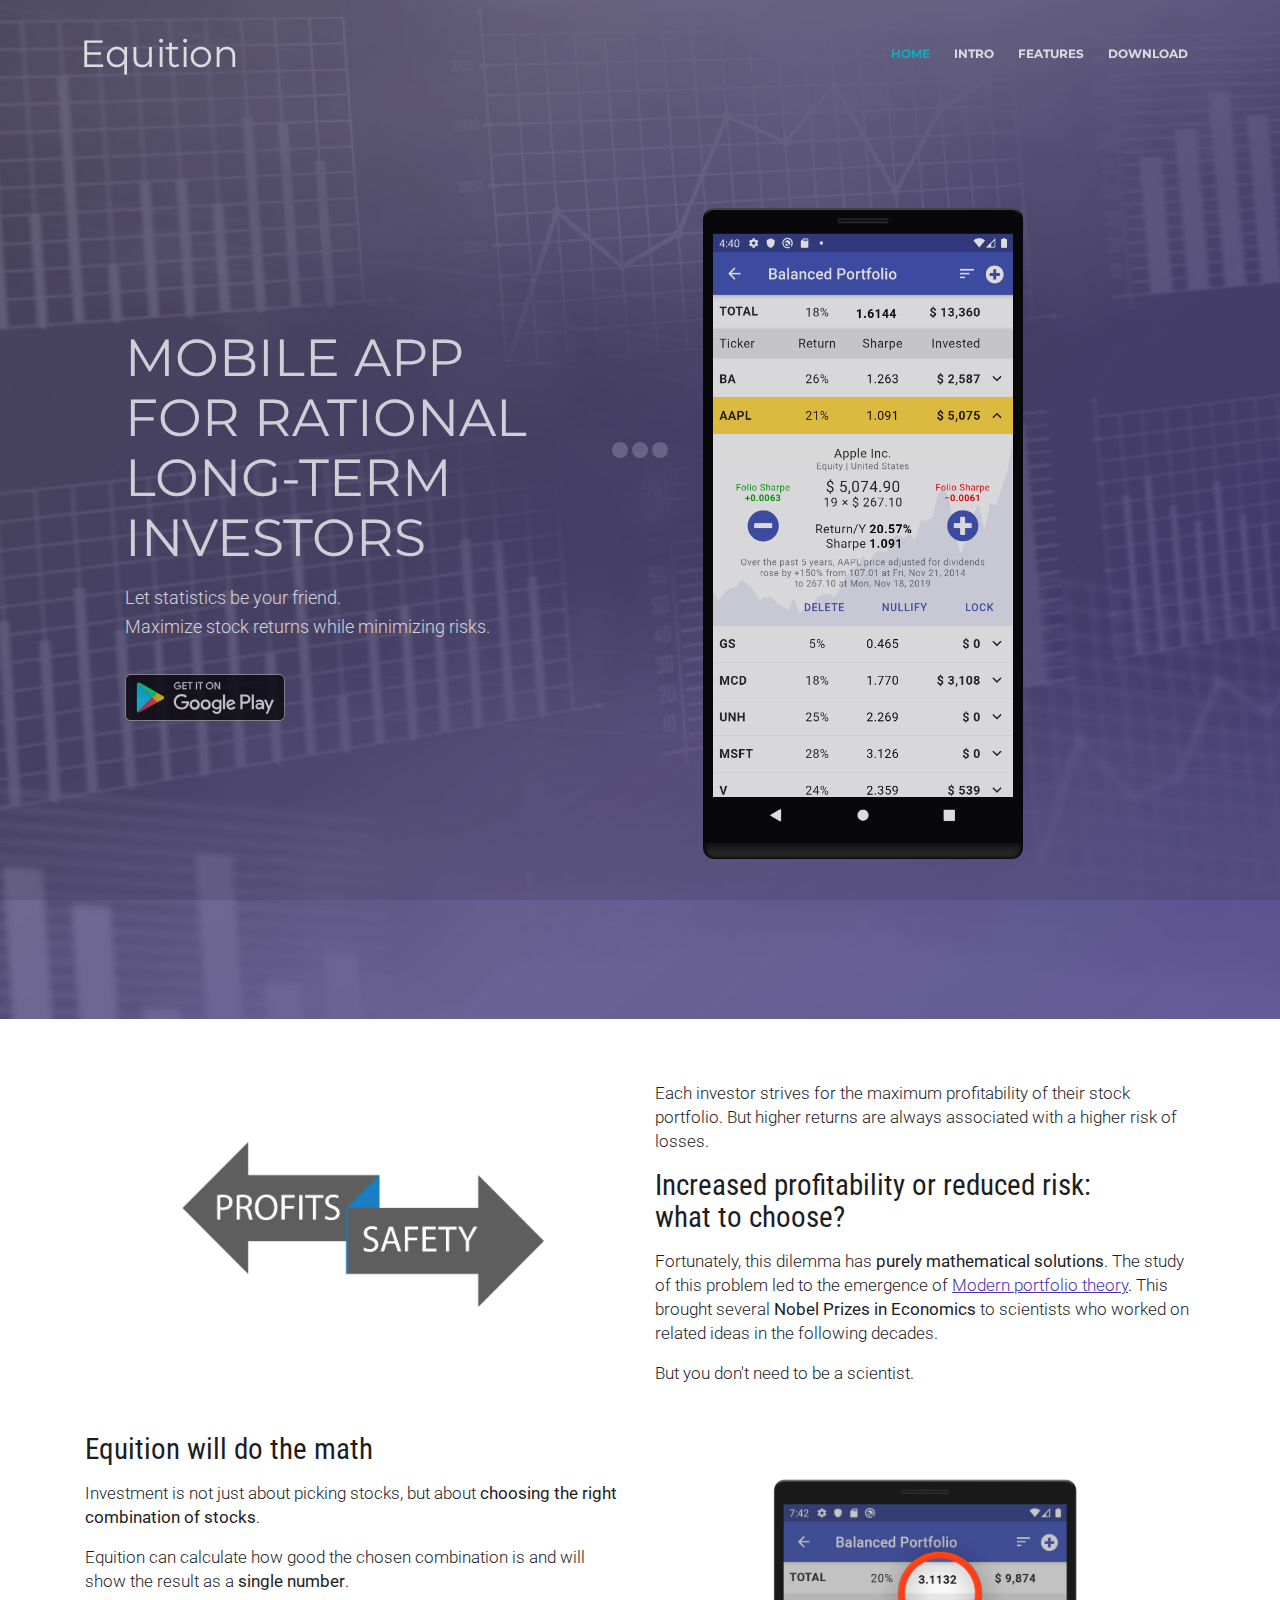
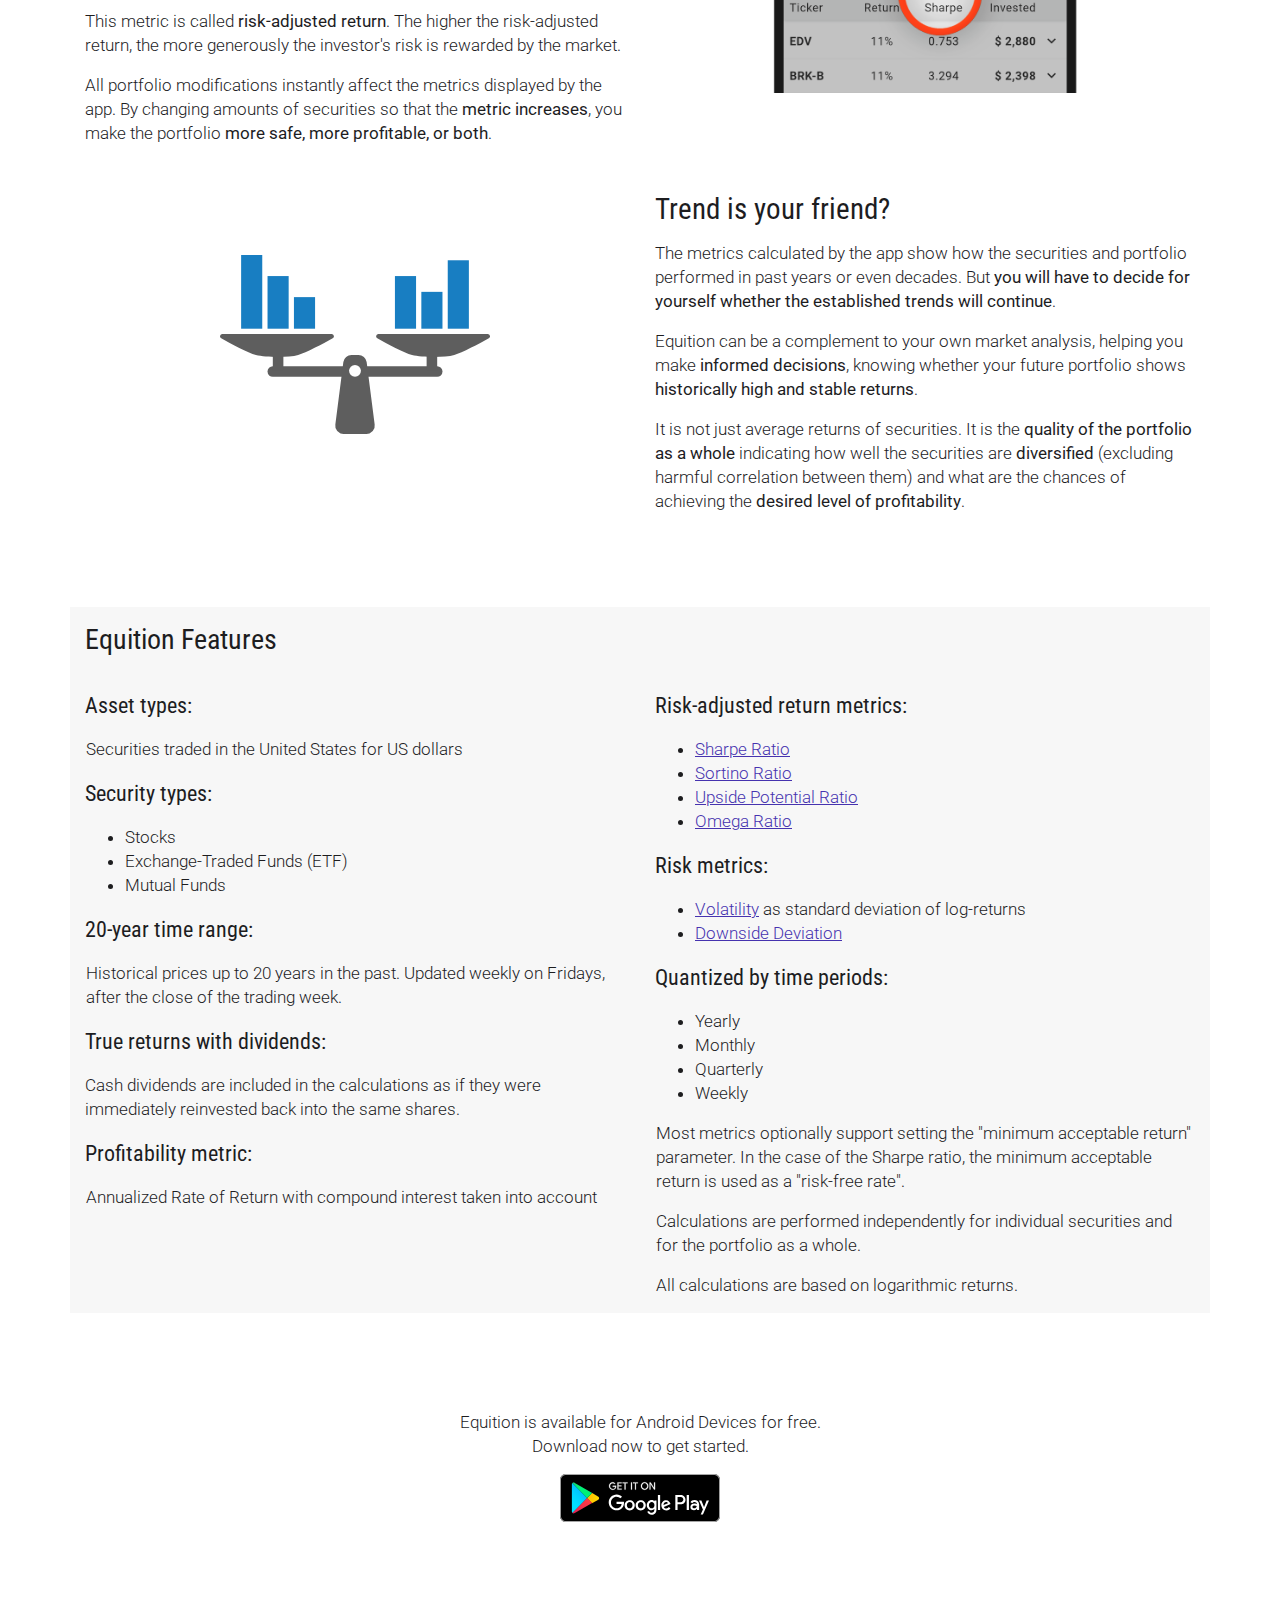
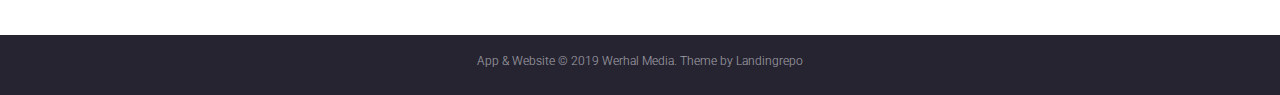
==== index.html @ 24332840 "no comments" ====
<!DOCTYPE html>
<html lang="en">

    

<head>
    <meta charset="utf-8">
    <meta name="viewport" content="width=device-width, initial-scale=1,
            shrink-to-fit=no">
    
    <meta name="description" content="Equition: mobile app for optimizing
            stock portfolios maximizing their Shape, Sortino, Omega ratios.">
    <meta name="author" content="Werhal Media">

    
    <meta property="og:site_name" content="" /> 
    <meta property="og:site" content="https://equition.werhal.com" /> 
    <meta property="og:title" content="Equition" /> 
    <meta property="og:description" content="Mobile app for optimizing stock portfolios maximizing their Shape, Sortino, Omega ratios." />
    
    <meta property="og:image" content="" /> 
    <meta property="og:url" content="" /> 
    <meta property="og:type" content="article" />



    
    <title>Equition | Sharpe, Sortino, Omega ratio maximizer</title>

    
    
    <link href="https://fonts.googleapis.com/css?family=Montserrat:400,600,700" rel="stylesheet">
    
    <link href="https://fonts.googleapis.com/css?family=Roboto+Condensed:300,400,700&display=swap" rel="stylesheet">
    
    

    <link href="https://fonts.googleapis.com/css?family=Roboto:300,400,500&display=swap" rel="stylesheet">
    <link href="css/bootstrap.css" rel="stylesheet">
    <link href="css/fontawesome-all.css" rel="stylesheet">
    <link href="css/swiper.css" rel="stylesheet">
    <link href="css/magnific-popup.css" rel="stylesheet">
    <link href="css/styles.css" rel="stylesheet">
    <link href="css/aig.css" rel="stylesheet">

                    <meta name="msvalidate.01" content="9E2BDAC385E14A870812C221A1734E61" /> 


    <link rel="icon" type="image/png" sizes="256x256" href="images/favicon-3/favicon-256.png">
    <link rel="icon" type="image/png" sizes="128x128" href="images/favicon-3/favicon-128.png">
    <link rel="icon" type="image/png" sizes="64x64" href="images/favicon-3/favicon-64.png">
    <link rel="icon" type="image/png" sizes="32x32" href="images/favicon-3/favicon-32.png">
    <link rel="icon" type="image/png" sizes="16x16" href="images/favicon-3/favicon-16.png">

    
    
    
    

    
    <style>
        /*h1,
        h2,
        h3,
        h4,
        h5,*/
        .navbar-custom .navbar-brand.logo-text {
            font-weight: normal;
        }
    </style>
    

    

    
    
    <script async src="https://www.googletagmanager.com/gtag/js?id=AW-853246121"></script>
    <script>
    window.dataLayer = window.dataLayer || [];
    function gtag(){dataLayer.push(arguments);}
    gtag('js', new Date());

    gtag('config', 'AW-853246121');
    </script>
    
    <script>
    function gtag_report_conversion(url) {
    var callback = function () {
        if (typeof(url) != 'undefined') {
        window.location = url;
        }
    };
    gtag('event', 'conversion', {
        'send_to': 'AW-853246121/Z8waCIPJ37YBEKmB7pYD',
        'event_callback': callback
    });
    return false;
    }
    </script>



    
    <script async src="https://www.googletagmanager.com/gtag/js?id=G-XYMDNZ2K2Y"></script>
    <script>
        window.dataLayer = window.dataLayer || [];
        function gtag() { dataLayer.push(arguments); }
        gtag('js', new Date());

        gtag('config', 'G-XYMDNZ2K2Y');
    </script>

    
    <script type="text/javascript" >
    (function(m,e,t,r,i,k,a){m[i]=m[i]||function(){(m[i].a=m[i].a||[]).push(arguments)};
    m[i].l=1*new Date();k=e.createElement(t),a=e.getElementsByTagName(t)[0],k.async=1,k.src=r,a.parentNode.insertBefore(k,a)})
    (window, document, "script", "https://mc.yandex.ru/metrika/tag.js", "ym");

    ym(56597374, "init", {
            clickmap:true,
            trackLinks:true,
            accurateTrackBounce:true
    });
    </script>
    <noscript><div><img src="https://mc.yandex.ru/watch/56597374" style="position:absolute; left:-9999px;" alt="" /></div></noscript>
    

</head>

<body data-spy="scroll" data-target=".fixed-top">

    
    <div class="spinner-wrapper">
        <div class="spinner">
            <div class="bounce1"></div>
            <div class="bounce2"></div>
            <div class="bounce3"></div>
        </div>
    </div>
    


    
    <nav class="navbar navbar-expand-md navbar-dark navbar-custom
            fixed-top">
        
        
        <a class="navbar-brand logo-text page-scroll" href="index.html">
            
            
            
            Equition</a>



        
        
        <button class="navbar-toggler" type="button" data-toggle="collapse" data-target="#navbarsExampleDefault"
            aria-controls="navbarsExampleDefault" aria-expanded="false" aria-label="Toggle navigation">
            <span class="navbar-toggler-awesome fas fa-bars"></span>
            <span class="navbar-toggler-awesome fas fa-times"></span>
        </button>
        

        <div class="collapse navbar-collapse" id="navbarsExampleDefault">
            <ul class="navbar-nav ml-auto">
                <li class="nav-item">
                    <a class="nav-link page-scroll" href="#header">HOME
                        <span class="sr-only">(current)</span></a>
                </li>

                <li class="nav-item">
                    <a class="nav-link page-scroll" href="#introAnchor">INTRO</a>
                </li>


                <li class="nav-item">
                    <a class="nav-link page-scroll" href="#featuresAnchor">FEATURES</a>
                </li>



                <li class="nav-item">
                    <a class="nav-link page-scroll" href="#download">DOWNLOAD</a>
                </li>

                
                
                
                
            </ul>
            
        </div>
    </nav> 
    


    
    <header id="header" class="header">
        <div class="header-content">
            <div class="container">
                <div class="row">
                    <div class="col-lg-6">
                        <div class="text-container">
                            
                            <h1>MOBILE APP<br>FOR RATIONAL<br><nobr>LONG-TERM</nobr> INVESTORS</h1>
                                
                               

                            
                            
                            <p class="p-large">
                                <span style="white-space: pre-line;">Let statistics be your friend.
                                    Maximize stock returns <nobr>while minimizing risks.</nobr></span> 
                            </p>
                            


                            <div class="badges">

                                 

                                <a class="badge-link"
                                    onclick="gtag_report_conversion('https://play.google.com/store/apps/details?id=com.werhal.equition');"
                                    href="https://play.google.com/store/apps/details?id=com.werhal.equition"
                                 ><img src="images/google-play-badge.svg" alt=""></a>




                                
                            </div>

                            
                        </div>
                    </div> 
                    <div class="col-lg-6">
                        <div class="image-container">


                            <img class="img-fluid" src="images/screenshot_main/screenshot-foliometer-2-tinypng.png"
                                alt="Equition Portfolio Screen" style="max-width: 20rem;" />
                            
                        </div> 
                    </div> 
                </div> 
            </div> 
        </div> 
    </header> 
    




    
    <div id="intro">

        <a id="introAnchor" class="misplacedAnchor">&nbsp;</a>

        <div class="aigbasic doubleIntroPadding">
            <div class="container doubleIntroPadding">
                <div class="row">

                <style>

                    .profitsSafetyIcon
                    {
                        max-width: 60%;
                        opacity:0.9;
                    }
                    /* sm */
                    /*@media (max-width: 767px) { .profitsSafetyIcon { max-width: 80%; }}*/

                    /* md */
                    @media (min-width: 992px) and (max-width: 1999px) { .profitsSafetyIcon { max-width: 70%; }}

                    /* sm */
                    @media (min-width: 768px) and (max-width: 991px) { .scaleprofitsSafetyIconsIcon { max-width: 75%; }}

                    /* xs */
                    @media (max-width: 767px) { .profitsSafetyIcon { max-width: 80%; }}




                </style>


                    <div class="col-lg-6 text-center align-self-center">
                        
                        <img src="images/profits_safety_ai/profits_safety.png" class="img-fluid profitsSafetyIcon" alt="Profits vs Safety">
                    </div>

                    <div class="col-lg-6">
                        
                        <p>Each investor strives for the maximum
                            profitability of their stock portfolio.
                            But higher returns are always associated
                            with a higher risk of losses.</p>

                        <h4>Increased profitability or <nobr>reduced risk:</nobr>
                            <nobr>what to choose?</nobr></h4>

                        
                        <p>Fortunately, this dilemma has <em>purely
                                mathematical solutions</em>.

                            The study of this problem led to the
                            emergence of <a href="https://en.wikipedia.org/wiki/Modern_portfolio_theory"
                                target="_blank">Modern portfolio theory</a>.
                            This brought several <em>Nobel Prizes in
                                Economics</em> to scientists who worked on related ideas in the
                            following decades.



                            
                        </p>
                       <p>But you don't need to be a scientist.</p>
                    </div>
                </div>
            </div>
        </div>

        <div class="aigbasic">
            <div class="container">
                <div class="row">

                    <div class="col-lg-6 text-center d-lg-none align-self-center">
                        
                        <img class="img-fluid 
                                        sharpeScreenshot" src="images/screenshot_sharpe/screenshot-foliometer-6.png"
                            alt="Folimeter shows portfolio's Shape
                                        Ratio" style="width: 90%; max-width: 400px;">
                    </div>



                    <div class="col-lg-6">
                        <h4>Equition will do the math</h4>
                        <p>Investment is not just about picking stocks,
                            but about <em>choosing the right combination of
                                stocks</em>.</p>
                        <p>Equition can calculate how good the chosen combination is and will show the result as a <em>single number</em>.</p>
                            

                        <p>This metric is called <em>risk-adjusted return</em>.
                            The higher the risk-adjusted return, the
                            more generously the investor's risk
                            is rewarded by the market.</p>

                        <p>All portfolio modifications instantly affect
                            the metrics displayed by the app. By changing amounts of securities so that
                            the <em>metric increases</em>, you make the
                            portfolio <em>more safe, more profitable, or
                                both</em>.</p>



                    </div>

                    <style>
                        img.sharpeScreenshot {
                            width: 60%;
                            height: 14rem;
                            object-fit: cover;
                            object-position: 0 0;
                            opacity: 0.9;
                        }
                    </style>
                    <div class="col-lg-6 text-center d-none d-lg-block align-self-center">
                        
                        <img class="img-fluid sharpeScreenshot"
                            src="images/screenshot_sharpe/screenshot-foliometer-6.png" alt="Folimeter shows portfolio's Shape
                                        Ratio" style="width: 60%;">
                    </div>


                </div>
            </div>
        </div>











    <div class="aigbasic" style="padding-top:1rem;">
        <div class="container">
            <div class="row">

                <style>

                    .scalesIcon
                    {
                        max-width: 40%;
                        opacity:0.9;
                    }

                    /* md */
                    @media (min-width: 992px) and (max-width: 1999px) { .scalesIcon { max-width: 50%; }}

                    /* sm */
                    @media (min-width: 768px) and (max-width: 991px) { .scalesIcon { max-width: 45%; }}

                    /* xs */
                    @media (max-width: 767px) { .scalesIcon { max-width: 60%; }}


                </style>

                <div class="col-lg-6 text-center align-self-center">
                    <img class="img-fluid scalesIcon" src="images/scales_icon/scales-4.svg" alt="Balance">
                </div>



                <div class="col-lg-6">
                    

                    <h4>Trend is your friend?</h4>
                    

                    <p>The metrics calculated by the app show how the securities
                        and portfolio performed in past years or even decades.
                        But <em>you will have to decide for yourself whether the
                            established trends will continue</em>.</p>

                    

                    <p>
                        
                        
                        
                        
                        Equition can be a complement to
                        your own market analysis,
                        
                        helping you make <em>informed decisions</em>,
                        knowing whether your future portfolio shows <em>historically high and stable returns</em>.
                        
                         
                    </p>

                    <p>
                        It is not just average returns of securities. It is the <em>quality of the portfolio as a whole</em> 
                        indicating how well the securities are <em>diversified</em> (excluding harmful correlation between them) and what are the chances of achieving the <em>desired level of profitability</em>.
                    </p>


                                

                </div> 



            </div>
        </div>



    </div>








    <div id="features" class="aigbasic">
        


        <a id="featuresAnchor" class="misplacedAnchor">&nbsp;</a>

        <div class="container">

            <h3>Equition Features</h3>
            <br />

            <div class="row">

                <div class="col">
                    <h5>Asset types:</h5>

                    <p class="li">Securities traded in the United States for
                        US dollars</p>

                    <h5>Security types:</h5>
                    <ul>
                        <li>Stocks
                        <li>Exchange-Traded Funds (ETF)
                        <li>Mutual Funds
                    </ul>

                    <h5>20-year time range:</h5>

                    <p class="li">Historical prices up to 20 years in the past. Updated weekly on Fridays, after
                        the close of the trading week.</p>

                    <h5>True returns with dividends:</h5>

<p class="li"></p>
Cash dividends are included in the calculations as if they were immediately reinvested back into the same shares.
                    
</p>
                    <h5>Profitability metric:</h5>

                    <p class="li">Annualized Rate of Return with
                        compound interest taken into account</p>
                </div>


                <div class="col">




                    <h5>Risk-adjusted return metrics:</h5>
                    <ul>
                        <li><a target="_blank" href="https://en.wikipedia.org/wiki/Sharpe_ratio">Sharpe
                                Ratio</a>
                        <li><a target="_blank" href="https://en.wikipedia.org/wiki/Sortino_ratio">Sortino
                                Ratio</a>
                        <li><a target="_blank" href="https://en.wikipedia.org/wiki/Upside_potential_ratio">Upside
                                Potential Ratio</a>
                        <li><a target="_blank" href="https://en.wikipedia.org/wiki/Omega_ratio">Omega
                                Ratio</a>
                    </ul>

                    <h5>Risk metrics:</h5>
                    <ul>
                        <li><a target="_blank" href="https://en.wikipedia.org/wiki/Volatility_(finance)">Volatility</a>
                            as standard deviation of log-returns
                        <li><a target="_blank"
                                href="https://www.investopedia.com/terms/d/downside-deviation.asp">Downside
                                Deviation</a>
                    </ul>

                    <h5>Quantized by
                        time periods:</h5>
                    <ul>
                        <li>Yearly
                        <li>Monthly
                        <li>Quarterly
                        <li>Weekly
                    </ul>
                    <p>Most
                        metrics
                        optionally
                        support
                        setting
                        the
                        "minimum
                        acceptable
                        return"
                        parameter.
                        In
                        the
                        case
                        of
                        the
                        Sharpe
                        ratio,
                        the
                        minimum
                        acceptable
                        return
                        is
                        used
                        as
                        a
                        "risk-free
                        rate".</p>
                    <p>Calculations
                        are
                        performed
                        independently
                        for
                        individual
                        securities
                        and
                        for
                        the
                        portfolio
                        as
                        a
                        whole.</p>
                    <p>All
                        calculations
                        are
                        based
                        on
                        logarithmic
                        returns.</p>
                </div>
            </div> 
        </div> 
    </div> 
    
    <div id="download" class="aigbasic">
        
        <div class="container">
            
            <p>Equition is available for <nobr>Android Devices</nobr>
                <nobr>for 
                free.</nobr><br />Download
                now
                to
                get
                started.</p>
            <div class="badges">

                                 

                                <a class="badge-link"
                                    onclick="gtag_report_conversion('https://play.google.com/store/apps/details?id=com.werhal.equition');"
                                    href="https://play.google.com/store/apps/details?id=com.werhal.equition"
                                 ><img src="images/google-play-badge.svg" alt=""></a>


                
                        
                
            </div>
        </div>
    </div>



    
    <div class="copyright">
        <div class="container">
            <div class="row">
                <div class="col-lg-12">
                    <p class="p-small">
                        <nobr>App &amp; Website © 2019 Werhal Media.</nobr>
                        <nobr>Theme by <a target="_blank" href="https://landingrepo.com" style="text-decoration: none;">Landingrepo</a></nobr>
                        </p>
                </div>
                
            </div>
            
        </div> 
    </div> 
    
    
    <script src="js/jquery.min.js"></script>
    
    <script src="js/popper.min.js"></script>
    
    <script src="js/bootstrap.min.js"></script>
    
    <script src="js/jquery.easing.min.js"></script>
    
    <script src="js/swiper.min.js"></script>
    
    <script src="js/jquery.magnific-popup.js"></script>
    
    <script src="js/morphext.min.js"></script>
    
    <script src="js/validator.min.js"></script>
    
    <script src="js/scripts.js"></script>
    
</body>

</html>
---- css/styles.css ----
/* Template: Leno - Mobile App HTML Landing Page Template
   Author: Inovatik
   Created: Mar 2019
   Description: Master CSS file
*/

/*****************************************
Table Of Contents:

01. General Styles
02. Preloader
03. Navigation
04. Header
05. Features
06. Video
07. Details 1
08. Details 2
09. Details Lightboxes
10. Screenshots
11. Download
12. Statistics
13. Contact
14. Footer
15. Copyright
16. Back To Top Button
17. Extra Pages
18. Media Queries
******************************************/

/*****************************************
Colors:

- Text, navbar links - white #f1f1f8
- Buttons, bullets, icons - turquoise #00c9db
- Navbar - navy #3F51B5
- Backgrounds - dark denim #262431
- Backgrounds - denim #2f2c3d
******************************************/


/******************************/
/*     01. General Styles     */
/******************************/
body,
html {
    width: 100%;
	height: 100%;
}

body, p {
	color: #f1f1f8; 
	/*font: 400 0.875rem/1.375rem "Open Sans", sans-serif;*/
	font: 300 1.05rem/1.5rem "Open Sans", "Roboto", sans-serif;
	/*font: 400 1rem/1.2rem "Roboto", sans-serif;*/
}

.p-large {
	color: #f1f1f8;
	font: 300 1.1rem/1.8rem "Open Sans", "Roboto", sans-serif;
}

.p-small {
	color: #f1f1f8;
	font: 300 0.75rem/1.25rem "Open Sans", "Roboto", sans-serif;
}

.p-heading {
	margin-bottom: 3.75rem;
	text-align: center;
}

.li-space-lg li {
	margin-bottom: 0.375rem;
}

.indent {
	padding-left: 1.25rem;
}

h1 {
	color: #f1f1f8;
	font: 400 2.5rem/2.875rem "Montserrat", sans-serif;
	/*font: 700 2.5rem/2.875rem "Montserrat", sans-serif;*/
}

h2 {
	color: #f1f1f8;
	font: 700 2.25rem/2.75rem "Montserrat", sans-serif;
}

h3 {
	color: #f1f1f8;
	font: 400 1.75rem/2.125rem "Roboto Condensed", sans-serif;
	/*font: 700 1.75rem/2.125rem "Montserrat", sans-serif;*/
}

h4 {
	color: #f1f1f8;
	font: 700 1.375rem/1.75rem "Montserrat", sans-serif;
}

h5 {
	color: #f1f1f8;
	font: 700 1.125rem/1.625rem "Montserrat", sans-serif;
}

h6 {
	color: #f1f1f8;
	font: 700 1rem/1.5rem "Montserrat", sans-serif;
}

a {
	color: #f1f1f8;
	text-decoration: underline;
}

a:hover {
	color: #f1f1f8;
	text-decoration: underline;
}

a.turquoise {
	color: #00c9db;
}

a.white {
	color: #fff;
}

.testimonial-text {
	font: italic 400 1rem/1.5rem "Open Sans", sans-serif;
}

.testimonial-author {
	font: 700 1rem/1.5rem "Montserrat", sans-serif;
}

.btn-solid-reg {
	display: inline-block;
	padding: 1.1875rem 2.125rem 1.1875rem 2.125rem;
	border: 0.125rem solid #00c9db;
	border-radius: 2rem;
	background-color: #00c9db;
	color: #fff;
	font: 700 0.75rem/0 "Montserrat", sans-serif;
	text-decoration: none;
	transition: all 0.2s ease;
}

.btn-solid-reg:hover {
	background-color: transparent;
	color: #00c9db;
	text-decoration: none;
}

.btn-solid-lg {
	display: inline-block;
	padding: 1.375rem 2.625rem 1.375rem 2.625rem;
	border: 0.125rem solid #00c9db;
	border-radius: 2rem;
	background-color: #00c9db;
	color: #fff;
	font: 700 0.75rem/0 "Montserrat", sans-serif;
	text-decoration: none;
	transition: all 0.2s ease;
}

.btn-solid-lg:hover {
	background-color: transparent;
	color: #00c9db;
	text-decoration: none;
}

.btn-solid-lg .fab {
	margin-right: 0.5rem;
	font-size: 1.25rem;
	line-height: 0;
	vertical-align: top;
}

.btn-solid-lg .fab.fa-google-play {
	font-size: 1rem;
}

.btn-outline-reg {
	display: inline-block;
	padding: 1.1875rem 2.125rem 1.1875rem 2.125rem;
	border: 0.125rem solid #00c9db;
	border-radius: 2rem;
	background-color: transparent;
	color: #00c9db;
	font: 700 0.75rem/0 "Montserrat", sans-serif;
	text-decoration: none;
	transition: all 0.2s ease;
}

.btn-outline-reg:hover {
	background-color: #00c9db;
	color: #fff;
	text-decoration: none;
}

.btn-outline-lg {
	display: inline-block;
	padding: 1.375rem 2.625rem 1.375rem 2.625rem;
	border: 0.125rem solid #00c9db;
	border-radius: 2rem;
	background-color: transparent;
	color: #00c9db;
	font: 700 0.75rem/0 "Montserrat", sans-serif;
	text-decoration: none;
	transition: all 0.2s ease;
}

.btn-outline-lg:hover {
	background-color: #00c9db;
	color: #fff;
	text-decoration: none;
}

.btn-outline-sm {
	display: inline-block;
	padding: 1rem 1.625rem 0.875rem 1.625rem;
	border: 0.125rem solid #00c9db;
	border-radius: 2rem;
	background-color: transparent;
	color: #00c9db;
	font: 700 0.625rem/0 "Montserrat", sans-serif;
	text-decoration: none;
	transition: all 0.2s ease;
}

.btn-outline-sm:hover {
	background-color: #00c9db;
	color: #fff;
	text-decoration: none;
}

.form-group {
	position: relative;
	margin-bottom: 1.25rem;
}

.form-group.has-error.has-danger {
	margin-bottom: 0.625rem;
}

.form-group.has-error.has-danger .help-block.with-errors ul {
	margin-top: 0.375rem;
}

.label-control {
	position: absolute;
	top: 0.87rem;
	left: 1.375rem;
	color: #f1f1f8;
	opacity: 1;
	font: 400 0.875rem/1.375rem "Open Sans", sans-serif;
	cursor: text;
	transition: all 0.2s ease;
}

/* IE10+ hack to solve lower label text position compared to the rest of the browsers */
@media screen and (-ms-high-contrast: active), screen and (-ms-high-contrast: none) {  
	.label-control {
		top: 0.9375rem;
	}
}

.form-control-input:focus + .label-control,
.form-control-input.notEmpty + .label-control,
.form-control-textarea:focus + .label-control,
.form-control-textarea.notEmpty + .label-control {
	top: 0.125rem;
	opacity: 1;
	font-size: 0.75rem;
	font-weight: 700;
}

.form-control-input,
.form-control-select {
	display: block; /* needed for proper display of the label in Firefox, IE, Edge */
	width: 100%;
	padding-top: 1.0625rem;
	padding-bottom: 0.0625rem;
	padding-left: 1.3125rem;
	border: 1px solid #9791ae;
	border-radius: 0.25rem;
	background-color: #413d52;
	color: #f1f1f8;
	font: 400 0.875rem/1.875rem "Open Sans", sans-serif;
	transition: all 0.2s ease;
	-webkit-appearance: none; /* removes inner shadow on form inputs on ios safari */
}

.form-control-select {
	padding-top: 0.5rem;
	padding-bottom: 0.5rem;
	height: 3rem;
}

/* IE10+ hack to solve lower label text position compared to the rest of the browsers */
@media screen and (-ms-high-contrast: active), screen and (-ms-high-contrast: none) {  
	.form-control-input {
		padding-top: 1.25rem;
		padding-bottom: 0.75rem;
		line-height: 1.75rem;
	}

	.form-control-select {
		padding-top: 0.875rem;
		padding-bottom: 0.75rem;
		height: 3.125rem;
		line-height: 2.125rem;
	}
}

select {
    /* you should keep these first rules in place to maintain cross-browser behavior */
    -webkit-appearance: none;
	-moz-appearance: none;
	-ms-appearance: none;
    -o-appearance: none;
    appearance: none;
    background-image: url('../images/down-arrow.png');
    background-position: 96% 50%;
    background-repeat: no-repeat;
    outline: none;
}

select::-ms-expand {
    display: none; /* removes the ugly default down arrow on select form field in IE11 */
}

.form-control-textarea {
	display: block; /* used to eliminate a bottom gap difference between Chrome and IE/FF */
	width: 100%;
	height: 8rem; /* used instead of html rows to normalize height between Chrome and IE/FF */
	padding-top: 1.25rem;
	padding-left: 1.3125rem;
	border: 1px solid #9791ae;
	border-radius: 0.25rem;
	background-color: #413d52;
	color: #f1f1f8;
	font: 400 0.875rem/1.75rem "Open Sans", sans-serif;
	transition: all 0.2s ease;
}

.form-control-input:focus,
.form-control-select:focus,
.form-control-textarea:focus {
	border: 1px solid #f1f1f8;
	outline: none; /* Removes blue border on focus */
}

.form-control-input:hover,
.form-control-select:hover,
.form-control-textarea:hover {
	border: 1px solid #f1f1f8;
}

.checkbox {
	font: 400 0.75rem/1.25rem "Open Sans", sans-serif;
}

input[type='checkbox'] {
	vertical-align: -15%;
	margin-right: 0.375rem;
}

/* IE10+ hack to raise checkbox field position compared to the rest of the browsers */
@media screen and (-ms-high-contrast: active), screen and (-ms-high-contrast: none) {  
	input[type='checkbox'] {
		vertical-align: -9%;
	}
}

.form-control-submit-button {
	display: inline-block;
	width: 100%;
	height: 3.125rem;
	border: 1px solid #00c9db;
	border-radius: 1.5rem;
	background-color: #00c9db;
	color: #fff;
	font: 700 0.75rem/1.75rem "Montserrat", sans-serif;
	cursor: pointer;
	transition: all 0.2s ease;
}

.form-control-submit-button:hover {
	background-color: transparent;
	color: #00c9db;
}

/* Form Success And Error Message Formatting */
#cmsgSubmit.h3.text-center.tada.animated,
#pmsgSubmit.h3.text-center.tada.animated,
#cmsgSubmit.h3.text-center,
#pmsgSubmit.h3.text-center {
	display: block;
	margin-bottom: 0;
	color: #f1f1f8;
	font: 400 1.125rem/1rem "Open Sans", sans-serif;
}

.help-block.with-errors .list-unstyled {
	color: #f1f1f8;
	font-size: 0.75rem;
	line-height: 1.125rem;
	text-align: left;
}

.help-block.with-errors ul {
	margin-bottom: 0;
}
/* end of form success and error message formatting */

/* Form Success And Error Message Animation - Animate.css */
@-webkit-keyframes tada {
	from {
		-webkit-transform: scale3d(1, 1, 1);
		-ms-transform: scale3d(1, 1, 1);
		transform: scale3d(1, 1, 1);
	}
	10%, 20% {
		-webkit-transform: scale3d(.9, .9, .9) rotate3d(0, 0, 1, -3deg);
		-ms-transform: scale3d(.9, .9, .9) rotate3d(0, 0, 1, -3deg);
		transform: scale3d(.9, .9, .9) rotate3d(0, 0, 1, -3deg);
	}
	30%, 50%, 70%, 90% {
		-webkit-transform: scale3d(1.1, 1.1, 1.1) rotate3d(0, 0, 1, 3deg);
		-ms-transform: scale3d(1.1, 1.1, 1.1) rotate3d(0, 0, 1, 3deg);
		transform: scale3d(1.1, 1.1, 1.1) rotate3d(0, 0, 1, 3deg);
	}
	40%, 60%, 80% {
		-webkit-transform: scale3d(1.1, 1.1, 1.1) rotate3d(0, 0, 1, -3deg);
		-ms-transform: scale3d(1.1, 1.1, 1.1) rotate3d(0, 0, 1, -3deg);
		transform: scale3d(1.1, 1.1, 1.1) rotate3d(0, 0, 1, -3deg);
	}
	to {
		-webkit-transform: scale3d(1, 1, 1);
		-ms-transform: scale3d(1, 1, 1);
		transform: scale3d(1, 1, 1);
	}
}

@keyframes tada {
	from {
		-webkit-transform: scale3d(1, 1, 1);
		-ms-transform: scale3d(1, 1, 1);
		transform: scale3d(1, 1, 1);
	}
	10%, 20% {
		-webkit-transform: scale3d(.9, .9, .9) rotate3d(0, 0, 1, -3deg);
		-ms-transform: scale3d(.9, .9, .9) rotate3d(0, 0, 1, -3deg);
		transform: scale3d(.9, .9, .9) rotate3d(0, 0, 1, -3deg);
	}
	30%, 50%, 70%, 90% {
		-webkit-transform: scale3d(1.1, 1.1, 1.1) rotate3d(0, 0, 1, 3deg);
		-ms-transform: scale3d(1.1, 1.1, 1.1) rotate3d(0, 0, 1, 3deg);
		transform: scale3d(1.1, 1.1, 1.1) rotate3d(0, 0, 1, 3deg);
	}
	40%, 60%, 80% {
		-webkit-transform: scale3d(1.1, 1.1, 1.1) rotate3d(0, 0, 1, -3deg);
		-ms-transform: scale3d(1.1, 1.1, 1.1) rotate3d(0, 0, 1, -3deg);
		transform: scale3d(1.1, 1.1, 1.1) rotate3d(0, 0, 1, -3deg);
	}
	to {
		-webkit-transform: scale3d(1, 1, 1);
		-ms-transform: scale3d(1, 1, 1);
		transform: scale3d(1, 1, 1);
	}
}

.tada {
	-webkit-animation-name: tada;
	animation-name: tada;
}

.animated {
	-webkit-animation-duration: 1s;
	animation-duration: 1s;
	-webkit-animation-fill-mode: both;
	animation-fill-mode: both;
}
/* end of form success and error message animation - Animate.css */

/* Fade-move Animation For Lightbox - Magnific Popup */
/* at start */
.my-mfp-slide-bottom .zoom-anim-dialog {
	opacity: 0;
	transition: all 0.2s ease-out;
	-webkit-transform: translateY(-1.25rem) perspective(37.5rem) rotateX(10deg);
	-ms-transform: translateY(-1.25rem) perspective(37.5rem) rotateX(10deg);
	transform: translateY(-1.25rem) perspective(37.5rem) rotateX(10deg);
}

/* animate in */
.my-mfp-slide-bottom.mfp-ready .zoom-anim-dialog {
	opacity: 1;
	-webkit-transform: translateY(0) perspective(37.5rem) rotateX(0); 
	-ms-transform: translateY(0) perspective(37.5rem) rotateX(0); 
	transform: translateY(0) perspective(37.5rem) rotateX(0); 
}

/* animate out */
.my-mfp-slide-bottom.mfp-removing .zoom-anim-dialog {
	opacity: 0;
	-webkit-transform: translateY(-0.625rem) perspective(37.5rem) rotateX(10deg); 
	-ms-transform: translateY(-0.625rem) perspective(37.5rem) rotateX(10deg); 
	transform: translateY(-0.625rem) perspective(37.5rem) rotateX(10deg); 
}

/* dark overlay, start state */
.my-mfp-slide-bottom.mfp-bg {
	opacity: 0;
	transition: opacity 0.2s ease-out;
}

/* animate in */
.my-mfp-slide-bottom.mfp-ready.mfp-bg {
	opacity: 0.8;
}
/* animate out */
.my-mfp-slide-bottom.mfp-removing.mfp-bg {
	opacity: 0;
}
/* end of fade-move animation for lightbox - magnific popup */

/* Fade Animation For Image Slider - Magnific Popup */
@-webkit-keyframes fadeIn {
	from {
		opacity: 0;
	}
	to {
		opacity: 1;
	}
}

@keyframes fadeIn {
	from {
		opacity: 0;
	}
	to {
		opacity: 1;
	}
}

.fadeIn {
	-webkit-animation: fadeIn 0.6s;
	animation: fadeIn 0.6s;
}

@-webkit-keyframes fadeOut {
	from {
		opacity: 1;
	}
	to {
		opacity: 0;
	}
}

@keyframes fadeOut {
	from {
		opacity: 1;
	}
	to {
		opacity: 0;
	}
}

.fadeOut {
	-webkit-animation: fadeOut 0.8s;
	animation: fadeOut 0.8s;
}
/* end of fade animation for image slider - magnific popup */


/*************************/
/*     02. Preloader     */
/*************************/
.spinner-wrapper {
	position: fixed;
	z-index: 999999;
	top: 0;
	right: 0;
	bottom: 0;
	left: 0;
	background: #2f2c3d;
}

.spinner {
	position: absolute;
	top: 50%; /* centers the loading animation vertically one the screen */
	left: 50%; /* centers the loading animation horizontally one the screen */
	width: 3.75rem;
	height: 1.25rem;
	margin: -0.625rem 0 0 -1.875rem; /* is width and height divided by two */ 
	text-align: center;
}

.spinner > div {
	display: inline-block;
	width: 1rem;
	height: 1rem;
	border-radius: 100%;
	background-color: #fff;
	-webkit-animation: sk-bouncedelay 1.4s infinite ease-in-out both;
	animation: sk-bouncedelay 1.4s infinite ease-in-out both;
}

.spinner .bounce1 {
	-webkit-animation-delay: -0.32s;
	animation-delay: -0.32s;
}

.spinner .bounce2 {
	-webkit-animation-delay: -0.16s;
	animation-delay: -0.16s;
}

@-webkit-keyframes sk-bouncedelay {
	0%, 80%, 100% { -webkit-transform: scale(0); }
	40% { -webkit-transform: scale(1.0); }
}

@keyframes sk-bouncedelay {
	0%, 80%, 100% { 
		-webkit-transform: scale(0);
		-ms-transform: scale(0);
		transform: scale(0);
	} 40% { 
		-webkit-transform: scale(1.0);
		-ms-transform: scale(1.0);
		transform: scale(1.0);
	}
}


/**************************/
/*     03. Navigation     */
/**************************/
.navbar-custom {
	background-color:#324; /* #3F51B5; /* #3F51B5;*/
	box-shadow: 0 0.0625rem 0.375rem 0 rgba(0, 0, 0, 0.1);
	font: 700 0.75rem/2rem "Montserrat", sans-serif;
	transition: all 0.2s ease;
}

.navbar-custom .navbar-brand.logo-image img {
    width: 113px;
	height: 34px;
	margin-bottom: 1px;
	-webkit-backface-visibility: hidden;
}

.navbar-custom .navbar-brand.logo-text {
	font: 700 2.375rem/1.5rem "Montserrat", sans-serif;
	color: #fff;
	letter-spacing: -0.5px;
	text-decoration: none;
}

.navbar-custom .navbar-nav {
	margin-top: 0.75rem;
}

.navbar-custom .nav-item .nav-link {
	padding: 0 0.75rem 0 0.75rem;
	color: #fff;
	text-decoration: none;
	transition: all 0.2s ease;
}

.navbar-custom .nav-item .nav-link:hover,
.navbar-custom .nav-item .nav-link.active {
	color: #00c9db;
}

/* Dropdown Menu */
.navbar-custom .dropdown:hover > .dropdown-menu {
	display: block; /* this makes the dropdown menu stay open while hovering it */
	min-width: auto;
	animation: fadeDropdown 0.2s; /* required for the fade animation */
}

@keyframes fadeDropdown {
    0% {
        opacity: 0;
    }

    100% {
        opacity: 1;
    }
}

.navbar-custom .dropdown-toggle:focus { /* removes dropdown outline on focus  */
	outline: 0;
}

.navbar-custom .dropdown-menu {
	margin-top: 0;
	border: none;
	border-radius: 0.25rem;
	background-color: #3F51B5;
}

.navbar-custom .dropdown-item {
	color: #fff;
	text-decoration: none;
}

.navbar-custom .dropdown-item:hover {
	background-color: #3F51B5;
}

.navbar-custom .dropdown-item .item-text {
	font: 700 0.75rem/1.5rem "Montserrat", sans-serif;
}

.navbar-custom .dropdown-item:hover .item-text {
	color: #00c9db;
}

.navbar-custom .dropdown-items-divide-hr {
	width: 100%;
	height: 1px;
	margin: 0.25rem auto 0.25rem auto;
	border: none;
	background-color: #b5bcc4;
	opacity: 0.2;
}
/* end of dropdown menu */

.navbar-custom .social-icons {
	display: none;
}

.navbar-custom .navbar-toggler {
	border: none;
	color: #fff;
	font-size: 2rem;
}

.navbar-custom button[aria-expanded='false'] .navbar-toggler-awesome.fas.fa-times{
	display: none;
}

.navbar-custom button[aria-expanded='false'] .navbar-toggler-awesome.fas.fa-bars{
	display: inline-block;
}

.navbar-custom button[aria-expanded='true'] .navbar-toggler-awesome.fas.fa-bars{
	display: none;
}

.navbar-custom button[aria-expanded='true'] .navbar-toggler-awesome.fas.fa-times{
	display: inline-block;
	margin-right: 0.125rem;
}


/*********************/
/*    04. Header     */
/*********************/
.header {
	/*background: linear-gradient(to bottom right, rgba(72, 72, 212, 0), rgba(241, 104, 104, 0)), url('../images/stockmarket-wikimedia.jpg') center center no-repeat; /* header-background.jpg */
	/*background: linear-gradient(to bottom right,rgba(40,0,80,0.6),rgba(40,0,80,0.8)), url('../images/stockmarket/stockmarket-wikimedia-1.jpg') center center no-repeat;*/
	background: linear-gradient(to bottom right, rgba(105, 93, 169, 0.3),rgba(70, 51, 175, 0.5)), url('../images/statistics-background-pixabay/v_3.jpg') center center no-repeat;
	/*background: linear-gradient(to bottom right,rgba(72, 72, 212, 0), rgba(241, 104, 104, 0)), url('../images/stockmarket/stockmarket-wikimedia-3.jpg') center center no-repeat;*/
	background-size: cover;
}

.header .header-content {
	padding-top: 8.5rem;
	padding-bottom: 7rem;
	text-align: center;

}

.header-content .container {
		opacity:1.0;
}

.header .text-container {
	margin-bottom: 3rem;
}

.header h1 {
	margin-bottom: 1rem;
}

.header #js-rotating {
	color: #40e0ee;
}

.header .p-large {
	margin-bottom: 2rem;
}

.header .btn-solid-lg {
	margin-right: 0.5rem;
	margin-bottom: 1.25rem;
}


/****************************/
/*     05. Testimonials     */
/****************************/
.slider-1 {
	padding-top: 6.875rem;
	padding-bottom: 6.375rem;
	background-color: #262431;
}

.slider-1 .slider-container {
	position: relative;
}

.slider-1 .swiper-container {
	position: static;
	width: 90%;
	text-align: center;
}

.slider-1 .swiper-button-prev:focus,
.slider-1 .swiper-button-next:focus {
	/* even if you can't see it chrome you can see it on mobile device */
	outline: none;
}

.slider-1 .swiper-button-prev {
	left: -0.5rem;
	background-image: url("data:image/svg+xml;charset=utf-8,%3Csvg%20xmlns%3D'http%3A%2F%2Fwww.w3.org%2F2000%2Fsvg'%20viewBox%3D'0%200%2028%2044'%3E%3Cpath%20d%3D'M0%2C22L22%2C0l2.1%2C2.1L4.2%2C22l19.9%2C19.9L22%2C44L0%2C22L0%2C22L0%2C22z'%20fill%3D'%23f1f1f8'%2F%3E%3C%2Fsvg%3E");
	background-size: 1.125rem 1.75rem;
}

.slider-1 .swiper-button-next {
	right: -0.5rem;
	background-image: url("data:image/svg+xml;charset=utf-8,%3Csvg%20xmlns%3D'http%3A%2F%2Fwww.w3.org%2F2000%2Fsvg'%20viewBox%3D'0%200%2028%2044'%3E%3Cpath%20d%3D'M27%2C22L27%2C22L5%2C44l-2.1-2.1L22.8%2C22L2.9%2C2.1L5%2C0L27%2C22L27%2C22z'%20fill%3D'%23f1f1f8'%2F%3E%3C%2Fsvg%3E");
	background-size: 1.125rem 1.75rem;
}

.slider-1 .card {
	position: relative;
	border: none;
	background-color: transparent;
}

.slider-1 .card-image {
	width: 6rem;
	height: 6rem;
	margin-right: auto;
	margin-bottom: 0.25rem;
	margin-left: auto;
	border-radius: 50%;
}

.slider-1 .card-body {
	padding-bottom: 0;
}

.slider-1 .testimonial-author {
	margin-bottom: 0;
}


/************************/
/*     05. Features     */
/************************/
.tabs {
	padding-top: 6.5rem;
	padding-bottom: 4.25rem;
	background-color: #2f2c3d;
}

.tabs h2 {
	margin-bottom: 1.125rem;
	text-align: center;
}

.tabs .p-heading {
	margin-bottom: 3.125rem;
}

.tabs .nav-tabs {
	margin-right: auto;
	margin-bottom: 2.5rem;
	margin-left: auto;
	justify-content: center;
	border-bottom: none;
}

.tabs .nav-link {
	margin-bottom: 1rem;
	padding: 0.5rem 1.375rem 0.25rem 1.375rem;
	border: none;
	border-bottom: 0.1875rem solid #f1f1f8;
	border-radius: 0;
	color: #f1f1f8;
	font: 700 1rem/1.75rem "Montserrat", sans-serif;
	text-decoration: none;
	transition: all 0.2s ease;
}

.tabs .nav-link.active,
.tabs .nav-link:hover {
	border-bottom: 0.1875rem solid #00c9db;
	background-color: transparent;
	color: #00c9db;
}

.tabs .nav-link .fas {
	margin-right: 0.375rem;
	font-size: 1rem;
}

.tabs .tab-content {
	width: 100%; /* for proper display in IE11 */
}

.tabs .card {
	border: none;
	background: transparent;
}

.tabs .card-body {
	padding: 1rem 0 1.25rem 0;
}

.tabs .card-title {
	margin-bottom: 0.5rem;
}

.tabs .card .card-icon {
	display: inline-block;
	width: 3.5rem;
	height: 3.5rem;
	border-radius: 50%;
	background-color: #00c9db;
	text-align: center;
	vertical-align: top;
}

.tabs .card .card-icon .fas,
.tabs .card .card-icon .far {
	color: #fff;
	font-size: 1.75rem;
	line-height: 3.5rem;
}

.tabs #tab-1 .card.left-pane .text-wrapper {
	display: inline-block;
	width: 75%;
}

.tabs #tab-1 .card.left-pane .card-icon {
	float: left;
	margin-right: 1rem;
}

.tabs #tab-1 img {
	display: block;
	margin: 2rem auto 3rem auto;
}

.tabs #tab-1 .card.right-pane .text-wrapper {
	display: inline-block;
	width: 75%;
}

.tabs #tab-1 .card.right-pane .card-icon {
	margin-right: 1rem;
}

.tabs #tab-2 img {
	display: block;
	margin: 0 auto 2rem auto;
}

.tabs #tab-2 .text-area {
	margin-top: 1.5rem;
}

.tabs #tab-2 h3 {
	margin-bottom: 0.75rem;
}

.tabs #tab-2 .icon-cards-area {
	margin-top: 2.5rem;
}

.tabs #tab-2 .icon-cards-area .card {
	width: 100%; /* for proper display in IE11 */
}

.tabs #tab-3 .icon-cards-area .card {
	width: 100%; /* for proper display in IE11 */
}

.tabs #tab-3 .text-area {
	margin-top: 0.75rem;
	margin-bottom: 4rem;
}

.tabs #tab-3 h3 {
	margin-bottom: 0.75rem;
}

.tabs #tab-3 img {
	margin: 0 auto 3rem auto;
}


/*********************/
/*     06. Video     */
/*********************/
.basic-1 {
	padding-top: 6.375rem;
	padding-bottom: 6.875rem;
	background: url('../images/video-background.jpg') center center no-repeat;
	background-size: cover; 
}

.basic-1 h2 {
	margin-bottom: 1.125rem;
	text-align: center;
}

.basic-1 .p-heading {
	margin-bottom: 4rem;
	text-align: center;
}

.basic-1 .image-container img {
	border-radius: 0.375rem;
}

.basic-1 .video-wrapper {
	position: relative;
}

/* Video Play Button */
.basic-1 .video-play-button {
	position: absolute;
	z-index: 10;
	top: 50%;
	left: 50%;
	display: block;
	box-sizing: content-box;
	width: 2rem;
	height: 2.75rem;
	padding: 1.125rem 1.25rem 1.125rem 1.75rem;
	border-radius: 50%;
	-webkit-transform: translateX(-50%) translateY(-50%);
	-ms-transform: translateX(-50%) translateY(-50%);
	transform: translateX(-50%) translateY(-50%);
}
  
.basic-1 .video-play-button:before {
	content: "";
	position: absolute;
	z-index: 0;
	top: 50%;
	left: 50%;
	display: block;
	width: 4.75rem;
	height: 4.75rem;
	border-radius: 50%;
	background: #4eaaff;
	animation: pulse-border 1500ms ease-out infinite;
	-webkit-transform: translateX(-50%) translateY(-50%);
	-ms-transform: translateX(-50%) translateY(-50%);
	transform: translateX(-50%) translateY(-50%);
}
  
.basic-1 .video-play-button:after {
	content: "";
	position: absolute;
	z-index: 1;
	top: 50%;
	left: 50%;
	display: block;
	width: 4.375rem;
	height: 4.375rem;
	border-radius: 50%;
	background: #4eaaff;
	transition: all 200ms;
	-webkit-transform: translateX(-50%) translateY(-50%);
	-ms-transform: translateX(-50%) translateY(-50%);
	transform: translateX(-50%) translateY(-50%);
}
  
.basic-1 .video-play-button span {
	position: relative;
	display: block;
	z-index: 3;
	top: 0.375rem;
	left: 0.25rem;
	width: 0;
	height: 0;
	border-left: 1.625rem solid #fff;
	border-top: 1rem solid transparent;
	border-bottom: 1rem solid transparent;
}
  
@keyframes pulse-border {
	0% {
		transform: translateX(-50%) translateY(-50%) translateZ(0) scale(1);
		opacity: 1;
	}
	100% {
		transform: translateX(-50%) translateY(-50%) translateZ(0) scale(1.5);
		opacity: 0;
	}
}
/* end of video play button */  





/*************************/
/*     07. Details 1     */
/*************************/
.basic-2 {
	padding-top: 8rem;
	padding-bottom: 3.5rem;
	background-color: #262431;
}

.basic-2 img {
	margin-bottom: 3.5rem;
}

.basic-2 h3 {
	margin-bottom: 1.125rem;
}

.basic-2 .btn-solid-reg {
	margin-top: 0.5rem;
}


/*************************/
/*     08. Details 2     */
/*************************/
.basic-3 {
	padding-top: 3.5rem;
	padding-bottom: 7.25rem;
	background-color: #262431;
}

.basic-3 .text-container {
	margin-bottom: 3.5rem;
}

.basic-3 h3 {
	margin-bottom: 1.125rem;
}

.basic-3 .btn-solid-reg {
	margin-top: 0.5rem;
}


/**********************************/
/*     09. Details Lightboxes     */
/**********************************/
.lightbox-basic {
	position: relative;
	max-width: 46.875rem;
	margin: 2.5rem auto;
	padding: 3rem 1rem;
	border-radius: 0.25rem;
	background-color: #2f2c3d;
	text-align: left;
}

.lightbox-basic img {
	display: block;
	margin-right: auto;
	margin-bottom: 3rem;
	margin-left: auto;
}

.lightbox-basic h3 {
	margin-bottom: 0.625rem;
}

.lightbox-basic hr {
	width: 3.75rem;
	height: 0.125rem;
	margin-top: 0.125rem;
	margin-bottom: 1.125rem;
	margin-left: 0;
	border: 0;
	background-color: #00c9db;
	text-align: left;
}

.lightbox-basic h4 {
	margin-top: 1.75rem;
	margin-bottom: 0.75rem;
}

.lightbox-basic table {
	margin-top: 1rem;
	margin-bottom: 1.5rem;
}

.lightbox-basic table tr {
	line-height: 1.75em;
}

.lightbox-basic table .icon-cell {
	width: 2rem;
	padding-right: 0.25rem;
	color: #00c9db;
	text-align: center;
}

.lightbox-basic a.mfp-close.as-button {
	position: relative;
	width: auto;
	height: auto;
	margin-left: 0.375rem;
	color: #00c9db;
	opacity: 1;
}

.lightbox-basic a.mfp-close.as-button:hover {
	color: #f1f1f8;
}

.lightbox-basic button.mfp-close.x-button {
	position: absolute;
	top: -0.375rem;
	right: -0.375rem;
	width: 2.75rem;
	height: 2.75rem;
	color: #f1f1f8;
}


/***************************/
/*     10. Screenshots     */
/***************************/
.slider-2 {
	padding-top: 6.875rem;
	padding-bottom: 6.875rem;
	background-color: #2f2c3d;
}

.slider-2 .slider-container {
	position: relative;
}

.slider-2 .swiper-container {
	position: static;
	width: 90%;
	text-align: center;
}

.slider-2 .swiper-button-prev,
.slider-2 .swiper-button-next {
	top: 50%;
	width: 1.125rem;
}

.slider-2 .swiper-button-prev:focus,
.slider-2 .swiper-button-next:focus {
	/* even if you can't see it chrome you can see it on mobile device */
	outline: none;
}

.slider-2 .swiper-button-prev {
	left: -0.5rem;
	background-image: url("data:image/svg+xml;charset=utf-8,%3Csvg%20xmlns%3D'http%3A%2F%2Fwww.w3.org%2F2000%2Fsvg'%20viewBox%3D'0%200%2028%2044'%3E%3Cpath%20d%3D'M0%2C22L22%2C0l2.1%2C2.1L4.2%2C22l19.9%2C19.9L22%2C44L0%2C22L0%2C22L0%2C22z'%20fill%3D'%23ffffff'%2F%3E%3C%2Fsvg%3E");
	background-size: 1.125rem 1.75rem;
}

.slider-2 .swiper-button-next {
	right: -0.5rem;
	background-image: url("data:image/svg+xml;charset=utf-8,%3Csvg%20xmlns%3D'http%3A%2F%2Fwww.w3.org%2F2000%2Fsvg'%20viewBox%3D'0%200%2028%2044'%3E%3Cpath%20d%3D'M27%2C22L27%2C22L5%2C44l-2.1-2.1L22.8%2C22L2.9%2C2.1L5%2C0L27%2C22L27%2C22z'%20fill%3D'%23ffffff'%2F%3E%3C%2Fsvg%3E");
	background-size: 1.125rem 1.75rem;
}


/************************/
/*     11. Download     */
/************************/
.basic-4 {
	padding-top: 6.5rem;
	padding-bottom: 6.75rem;
	background: url('../images/download-background.jpg') center center no-repeat;
	background-size: cover; 
}

.basic-4 .text-container {
	margin-bottom: 3.5rem;
	text-align: center;
}

.basic-4 h2 {
	margin-bottom: 1.25rem;
}

.basic-4 .p-large {
	margin-bottom: 1.75rem;
}

.basic-4 .btn-solid-lg {
	margin-right: 0.5rem;
	margin-bottom: 1.25rem;
}


/**************************/
/*     12. Statistics     */
/**************************/
.counter {
	padding-top: 6.5rem;
	padding-bottom: 5.375rem;
	background-color: #262431;
	text-align: center;
}

.counter #counter .cell {
	display: inline-block;
	width: 6.25rem;
	margin-right: 1rem;
	margin-left: 1rem;
	margin-bottom: 2rem;
}

.counter #counter .counter-value {
	color: #f1f1f8;
	font: 700 3.5rem/4.25rem "Montserrat", sans-serif;	
	vertical-align: middle;
}

.counter #counter .counter-info {
	margin-bottom: 0;
	color: #00c9db;
	font: 400 0.875rem/1.25rem "Open Sans", sans-serif;
	vertical-align: middle;
}


/***********************/
/*     13. Contact     */
/***********************/
.form {
	padding-top: 6.25rem;
	padding-bottom: 5.625rem;
	background: url('../images/contact-background.jpg') center bottom no-repeat;
	background-size: cover; 
}

.form h2 {
	margin-bottom: 1.125rem;
	text-align: center;
}

.form .list-unstyled {
	margin-bottom: 3.75rem;
	font-size: 1rem;
	line-height: 1.5rem;
	text-align: center;
}

.form .list-unstyled .fas,
.form .list-unstyled .fab {
	margin-right: 0.5rem;
	font-size: 0.875rem;
	color: #00c9db;
}

.form .list-unstyled .fa-phone {
	vertical-align: 3%;
}


/**********************/
/*     14. Footer     */
/**********************/
.footer {
	padding-top: 5rem;
	background-color: #262431;
}

.footer .footer-col {
	margin-bottom: 2.25rem;
}

.footer h4 {
	margin-bottom: 1rem;
}

.footer .list-unstyled .fas {
	color: #00c9db;
	font-size: 0.5rem;
	line-height: 1.375rem;
}

.footer .list-unstyled .media-body {
	margin-left: 0.625rem;
}

.footer .fa-stack {
	margin-bottom: 0.75rem;
	margin-right: 0.5rem;
	font-size: 1.5rem;
}

.footer .fa-stack .fa-stack-1x {
    color: #262431;
	transition: all 0.2s ease;
}

.footer .fa-stack .fa-stack-2x {
	color: #f1f1f8;
	transition: all 0.2s ease;
}

.footer .fa-stack:hover .fa-stack-1x {
	color: #f1f1f8;
}

.footer .fa-stack:hover .fa-stack-2x {
    color: #00c9db;
}


/*************************/
/*     15. Copyright     */
/*************************/
.copyright {
	padding-top: 1rem;
	padding-bottom: 0.5rem;
	background-color: #262431;
	text-align: center;
}

.copyright .p-small {
	color: #f1f1f8;
	opacity: 0.6;
}


/**********************************/
/*     16. Back To Top Button     */
/**********************************/
a.back-to-top {
	position: fixed;
	z-index: 999;
	right: 0.75rem;
	bottom: 0.75rem;
	display: none;
	width: 2.625rem;
	height: 2.625rem;
	border-radius: 1.875rem;
	background: #00c9db url("../images/up-arrow.png") no-repeat center 47%;
	background-size: 1.125rem 1.125rem;
	text-indent: -9999px;
}

a:hover.back-to-top {
	background-color: #36edfd; 
}


/***************************/
/*     17. Extra Pages     */
/***************************/
.ex-header {
	padding-top: 8rem;
	padding-bottom: 5rem;
	background: linear-gradient(to bottom right, #2c1a7e, #5557db);
	text-align: center;
}

.ex-basic-1 {
	padding-top: 2rem;
	padding-bottom: 0.875rem;
	background-color: #2f2c3d;
}

.ex-basic-1 .breadcrumbs {
	margin-bottom: 1.125rem;
}

.ex-basic-1 .breadcrumbs .fa {
	margin-right: 0.5rem;
	margin-left: 0.625rem;
}

.ex-basic-2 {
	padding-top: 4.75rem;
	padding-bottom: 4rem;
	background-color: #262431;
}

.ex-basic-2 h3 {
	margin-bottom: 1rem;
}

.ex-basic-2 .text-container {
	margin-bottom: 3.625rem;
}

.ex-basic-2 .text-container.last {
	margin-bottom: 0;
}

.ex-basic-2 .list-unstyled .fas {
	color: #00c9db;
	font-size: 0.5rem;
	line-height: 1.375rem;
}

.ex-basic-2 .list-unstyled .media-body {
	margin-left: 0.625rem;
}

.ex-basic-2 .btn-outline-reg {
	margin-top: 1.75rem;
}

.ex-basic-2 .image-container-large {
	margin-bottom: 4rem;
}

.ex-basic-2 .image-container-large img {
	border-radius: 0.25rem;
}

.ex-basic-2 .image-container-small img {
	border-radius: 0.25rem;
}

.ex-basic-2 .text-container.dark-bg {
	padding: 1.625rem 1.5rem 0.75rem 2rem;
	background-color: #f9fafc;
}


/*****************************/
/*     18. Media Queries     */
/*****************************/	
/* Min-width width 768px */
@media (min-width: 768px) {
	
	/* General Styles */
	.p-heading {
		width: 85%;
		margin-right: auto;
		margin-left: auto;
	}

	h1 {
		/*font: 700 2.5rem/2.875rem "Roboto Condensed", sans-serif;*/
		font: 400 3.25rem/3.75rem "Montserrat", sans-serif;
	}
	/* end of general styles */


	/* Navigation */
	.navbar-custom {
		padding: 2.125rem 1.5rem 2.125rem 2rem;
		box-shadow: none;
        background: transparent;
	}
	
	.navbar-custom .navbar-brand.logo-text {
		color: #fff;
	}

	.navbar-custom .navbar-nav {
		margin-top: 0;
	}

	.navbar-custom .nav-item .nav-link {
		padding: 0.25rem 0.75rem 0.25rem 0.75rem;
		color: #fff;
	}
	
	.navbar-custom .nav-item .nav-link:hover,
	.navbar-custom .nav-item .nav-link.active {
		color: #00c9db;
	}

	.navbar-custom.top-nav-collapse {
        padding: 0.5rem 1.5rem 0.5rem 2rem;
		/*box-shadow: 0 0.0625rem 0.375rem 0 rgba(0, 0, 0, 0.1);*/
		box-shadow: 0 0.2rem 0.5rem 0 rgba(0, 0, 0, 0.2);
		background-color: #324; /* #3F51B5;*/
		opacity:0.96;
	}

	.navbar-custom.top-nav-collapse .navbar-brand.logo-text {
		color: #fff;
	}

	.navbar-custom.top-nav-collapse .nav-item .nav-link {
		color: #fff;
	}
	
	.navbar-custom.top-nav-collapse .nav-item .nav-link:hover,
	.navbar-custom.top-nav-collapse .nav-item .nav-link.active {
		color: #00c9db;
	}

	.navbar-custom .dropdown-menu {
		box-shadow: 0 0.25rem 0.375rem 0 rgba(0, 0, 0, 0.03);
	}

	.navbar-custom .dropdown-item {
		padding-top: 0.25rem;
		padding-bottom: 0.25rem;
	}

	.navbar-custom .dropdown-items-divide-hr {
		width: 84%;
	}
	/* end of navigation */


	/* Header */
	.header .header-content {
		padding-top: 11rem;
	}
	/* end of header */


	/* Testimonials */
	.slider-1 .swiper-button-prev {
		left: 1rem;
		width: 1.375rem;
		background-size: 1.375rem 2.125rem;
	}
	
	.slider-1 .swiper-button-next {
		right: 1rem;
		width: 1.375rem;
		background-size: 1.375rem 2.125rem;
	}
	/* end of testimonials */


	/* Features */
	.tabs .card .card-icon {
		width: 4.5rem;
		height: 4.5rem;
	}
	
	.tabs .card .card-icon .fas,
	.tabs .card .card-icon .far {
		font-size: 2.25rem;
		line-height: 4.5rem;
	}

	.tabs #tab-1 .card.left-pane .text-wrapper {
		width: 85%;
	}

	.tabs #tab-2 img {
		margin-bottom: 0;
	}

	.tabs #tab-2 .text-area {
		margin-top: 0;
	}

	.tabs #tab-2 .icon-cards-area .card {
		display: inline-block;
		width: 44%;
		margin-right: 2.5rem;
		vertical-align: top;
	}

	.tabs #tab-2 div.card:nth-child(2n+2) {
		margin-right: 0;
	}

	.tabs #tab-3 .text-area {
		margin-bottom: 0;
	}

	.tabs #tab-3 .icon-cards-area .card {
		display: inline-block;
		width: 44%;
		margin-right: 2.5rem;
		vertical-align: top;
	}

	.tabs #tab-3 div.card:nth-child(2n+2) {
		margin-right: 0;
	}

	.tabs #tab-3 img {
		margin-bottom: 0;
	}
	/* end of features */


	/* Details Lightboxes */
	.lightbox-basic {
		padding: 3rem 3rem;
	}
	/* end of details lightboxes */


	/* Screenshots */
	.slider-2 .swiper-button-prev {
		width: 1.375rem;
		background-size: 1.375rem 2.125rem;
	}
	
	.slider-2 .swiper-button-next {
		width: 1.375rem;
		background-size: 1.375rem 2.125rem;
	}
	/* end of screenshots */


	/* Contact */
	.form .list-unstyled li {
		display: inline-block;
		margin-right: 0.5rem;
		margin-left: 0.5rem;
	}

	.form .list-unstyled .address {
		display: block;
	}
	/* end of contact */


	/* Extra Pages */
	.ex-header {
		padding-top: 11rem;
		padding-bottom: 9rem;
	}

	.ex-basic-2 .text-container.dark {
		padding: 2.5rem 3rem 2rem 3rem;
	}

	.ex-basic-2 .text-container.column {
		width: 90%;
		margin-right: auto;
		margin-left: auto;
	}
	/* end of extra pages */
}
/* end of min-width width 768px */


/* Min-width width 992px */
@media (min-width: 992px) {
	
	/* Navigation */
	.navbar-custom .social-icons {
		display: block;
		margin-left: 0.5rem;
	}

	.navbar-custom .fa-stack {
		margin-bottom: 0.1875rem;
		margin-left: 0.375rem;
		font-size: 0.75rem;
	}
	
	.navbar-custom .fa-stack-2x {
		color: #00c9db;
		transition: all 0.2s ease;
	}
	
	.navbar-custom .fa-stack-1x {
		color: #fff;
		transition: all 0.2s ease;
	}

	.navbar-custom .fa-stack:hover .fa-stack-2x {
		color: #fff;
	}

	.navbar-custom .fa-stack:hover .fa-stack-1x {
		color: #00c9db;
	}
	/* end of navigation */


	/* General Styles */
	.p-heading {
		width: 65%;
	}
	/* end of general styles */


	/* Header */
	.header .header-content {
		padding-top: 13rem;
		padding-bottom: 10rem;
		text-align: left;
	}

	.header .text-container {
		margin-top: 6.5rem;
	}
	/* end of header */


	/* Features */
	.tabs .card-body {
		padding: 1rem 0 1.5rem 0;
	}
	
	.tabs #tab-1 .card.left-pane {
		text-align: right;
	}

	.tabs #tab-1 .card.left-pane .text-wrapper,
	.tabs #tab-1 .card.right-pane .text-wrapper {
		width: 68%;
	}

	.tabs #tab-1 .card.left-pane .card-icon {
		float: none;
		margin-right: 0;
		margin-left: 1rem;
	}

	.tabs #tab-1 img {
		margin-top: 0;
		margin-bottom: 0;
	}
	
	.tabs #tab-2 .icon-cards-area {
		margin-top: 2.25rem;
	}

	.tabs #tab-2 .icon-cards-area .card {
		width: 45%;
		margin-right: 3.5rem;
	}

	.tabs #tab-2 .icon-cards-area .card p {
		margin-bottom: 0.5rem;
	}

	.tabs #tab-3 .icon-cards-area .card {
		width: 45%;
		margin-right: 3.5rem;
	}

	.tabs #tab-3 .icon-cards-area .card p {
		margin-bottom: 0.5rem;
	}
	/* end of features */


	/* Video */
	.basic-1 .image-container {
		max-width: 53.125rem;
		margin-right: auto;
		margin-left: auto;
	}
	/* end of video */


	/* Details 1 */
	.basic-2 img {
		margin-bottom: 0;
	}

	.basic-2 .text-container {
		margin-top: 2.625rem;
	}
	/* end of details 1 */


	/* Details 2 */
	.basic-3 .text-container {
		margin-top: 2.5rem;
		margin-bottom: 0;
	}
	/* end of details 2 */


	/* Details Lightboxes */
	.lightbox-basic img {
		margin-bottom: 0;
		margin-left: 0;
	}

	.lightbox-basic h3 {
		margin-top: 0.25rem;
	}
	/* end of details lightboxes */


	/* Screenshots */
	.slider-2 .swiper-container {
		width: 92%;
	}
	/* end of screenshots */


	/* Download */
	.basic-4 {
		padding-top: 6.75rem;
	}

	.basic-4 .text-container {
		margin-top: 7rem;
		margin-bottom: 0;
		text-align: left;
	}
	/* end of download */


	/* Statistics */
	.counter {
		padding-top: 6rem;
		padding-bottom: 4.5rem;
	}

	.counter #counter .cell {
		width: 8rem;
		margin-right: 2.5rem;
		margin-left: 2.5rem;
	}
	
	.counter #counter .counter-value {
		font: 700 4.25rem/4.5rem "Montserrat", sans-serif;	
	}
	/* end of statistics */


	/* Extra Pages */
	.ex-header h1 {
		width: 80%;
		margin-right: auto;
		margin-left: auto;
	}

	.ex-basic-2 {
		padding-bottom: 5rem;
	}

	.ex-basic-2 .text-container.column {
		margin-bottom: 0;
	}
	/* end of extra pages */
}
/* end of min-width width 992px */


/* Min-width width 1200px */
@media (min-width: 1200px) {
	
	/* Navigation */
	.navbar-custom {
		padding: 2.125rem 5rem 2.125rem 5rem;
	}

	.navbar-custom.top-nav-collapse {
        padding: 0.5rem 5rem 0.5rem 5rem;
	}
	/* end of navigation */

	
	/* General Styles */
	.p-heading {
		width: 44%;
	}
	/* end of general styles */


	/* Header */
	.header .text-container {
		margin-top: 7.5rem;
		margin-left: 2.5rem;
	}

	.header .image-container {
		margin-left: 3rem;
	}
	/* end of header */


	/* Features */
	.tabs {
		padding-bottom: 6.5rem;
	}

	.tabs #tab-1 .card.first {
		margin-top: 4.25rem;
	}

	.tabs #tab-1 .card {
		margin-bottom: 0.75rem;
	}

	.tabs #tab-1 .card.left-pane .text-wrapper,
	.tabs #tab-1 .card.right-pane .text-wrapper {
		width: 73%;
	}

	.tabs #tab-1 img {
		margin-top: 0;
	}

	.tabs #tab-2 .container {
		padding-right: 2.5rem;
		padding-left: 2.5rem;
	}

	.tabs #tab-2 .text-area {
		margin-top: 1.5rem;
		margin-right: 1rem;
		margin-left: 1rem;
	}

	.tabs #tab-2 .icon-cards-area {
		margin-right: 1rem;
		margin-left: 1rem;
	}

	.tabs #tab-2 .icon-cards-area .card {
		margin-right: 3.875rem;
	}

	.tabs #tab-3 .container {
		padding-right: 2.5rem;
		padding-left: 2.5rem;
	}
	
	.tabs #tab-3 .icon-cards-area {
		margin-top: 2rem;
		margin-left: 1rem;
	}

	.tabs #tab-3 .icon-cards-area .card {
		margin-right: 3.875rem;
	}
	
	.tabs #tab-3 .text-area {
		margin-right: 1.5rem;
		margin-left: 1rem;
	}
	/* end of features */


	/* Details 1 */
	.basic-2 .text-container {
		margin-top: 4.5rem;
		margin-left: 4rem;
		margin-right: 1.5rem;
	}
	/* end of details 1 */
	
	
	/* Details 2 */
	.basic-3 .text-container {
		margin-top: 4.5rem;
		margin-right: 3.5rem;
		margin-left: 2rem;
	}
	/* end of details 2 */


	/* Download */
	.basic-4 .text-container {
		margin-top: 11rem;
	}

	.basic-4 .image-container {
		margin-left: 3rem;
	}
	/* end of download */


	/* Footer */
	.footer .footer-col {
		width: 90%;
	}

	.footer .footer-col.middle {
		margin-right: auto;
		margin-left: auto;
	}

	.footer .footer-col.last {
		margin-right: 0;
		margin-left: auto;
	}
	/* end of footer */


	/* Extra Pages */
	.ex-header h1 {
		width: 60%;
		margin-right: auto;
		margin-left: auto;
	}

	.ex-basic-2 .form-container {
		margin-left: 1.75rem;
	}

	.ex-basic-2 .image-container-small {
		margin-left: 1.75rem;
	}
	/* end of extra pages */
}
/* end of min-width width 1200px */
---- css/aig.css ----
/* AIG */



.aigbasic 
{
	padding-top: 1rem;
	padding-bottom: 1rem;
	background-color: #FFF;

	/*background-color: #262431;*/
}

.aigbasic, .aigbasic *
{
	color: rgb(29,29,31); /* спасибо, эппл */
}

.aigbasic a:link, .aigbasic a:visited, .aigbasic a:active  
{
	color: #4633af; /* rgb(29,29,31); /* спасибо, эппл */
}

.aigbasic a:hover
{
	color: #FF8000;
    /*text-decoration-color: #4633af;*/
}

.aigbasic img
{
	margin-bottom: 2em;
}

.aigbasic p a 
{
	/*text-decoration: none;
	border-bottom: 1px solid #999; /* #4633af;
    text-decoration-color: #BBB;*/

}



.aigbasic h4
{
	font: 400 1.8rem/2.0rem "Roboto Condensed", sans-serif;
	margin-bottom: 1rem;
	/*font-weight: 600;*/
	/*font-variant: small-caps;*/
}

 .aigbasic h5
 {
	font: 400 1.4rem/2.0rem "Roboto Condensed", sans-serif;
	margin-bottom: 1rem;

 }

.doubleIntroPadding {padding-top:2rem;}
@media (max-width: 1999px) { .doubleIntroPadding {padding-top:1rem;}}
@media (max-width: 991px) { .doubleIntroPadding {padding-top:0.5rem;}}


/*.aigbasic em, em * { color: #0C8; font-style: normal;color: #084;  }*/
.aigbasic em, em * { font-style: normal; font-weight: 400; }

#features
{
    padding-top:2rem;
    padding-bottom:1em;
}    

#features .container
{
    padding-top:1rem;
    background-color: #F7F7F7;
}

#features h5
{
    /*font-weight: 600;*/
}

#features p
{
    padding-left: 0.08rem;
}

#features p.li
{
    /*padding-left: 1.44rem;*/
    /*padding-left: 0.1rem;*/
}

#download
{
    padding: 5rem 0 5rem 0;
    text-align: center;
}

.badge-link img
{
    width:10rem;
}

#header .badge-link img
{
    opacity:0.8;
    /*cursor: hand;*/
}
/*
.badge-link:hover img
{
    width:10rem;
    border: 2px #FFF solid;
}*/


/*  я не смог разобраться, почему при клике на навбар страница прокручивалась вверх сильнее, чем хотелось бы
    (заголовок оказывался прикрыт панелью навигации). Быстрым решением оказалось использование хака вроде

    <a id="anchorName" style="top:-3rem; position:relative; font-size:1px;">&nbsp;</a>

    В файрфоксе работало и с пустым тегом. В хроме тоже прокручивалось корректно, но не подсвечивались активные 
    разделы в навбаре. Поэтому пришлось добавить &nbsp; и задать размер 1 пиксел (с нулем пикселов тоже не 
    работало). */

.misplacedAnchor
{
    top:-3rem; position:relative; font-size:1px;
}
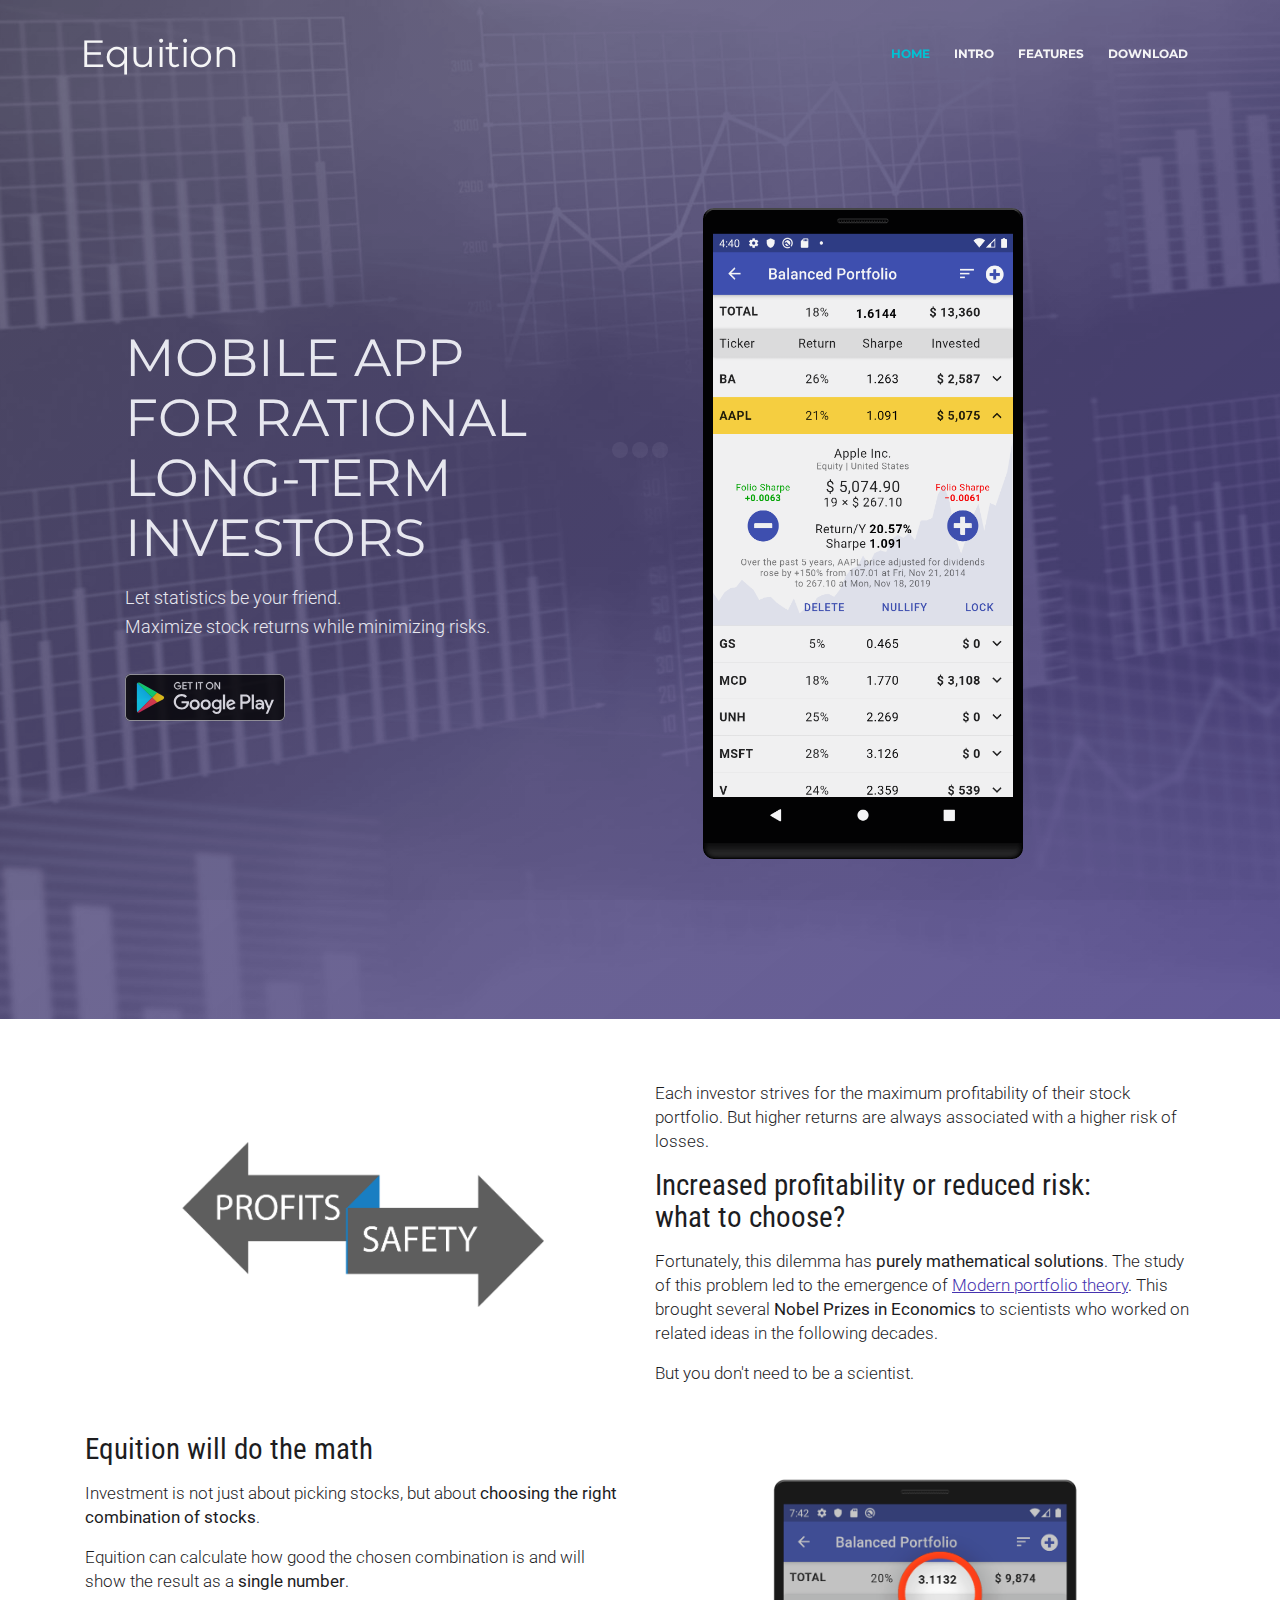
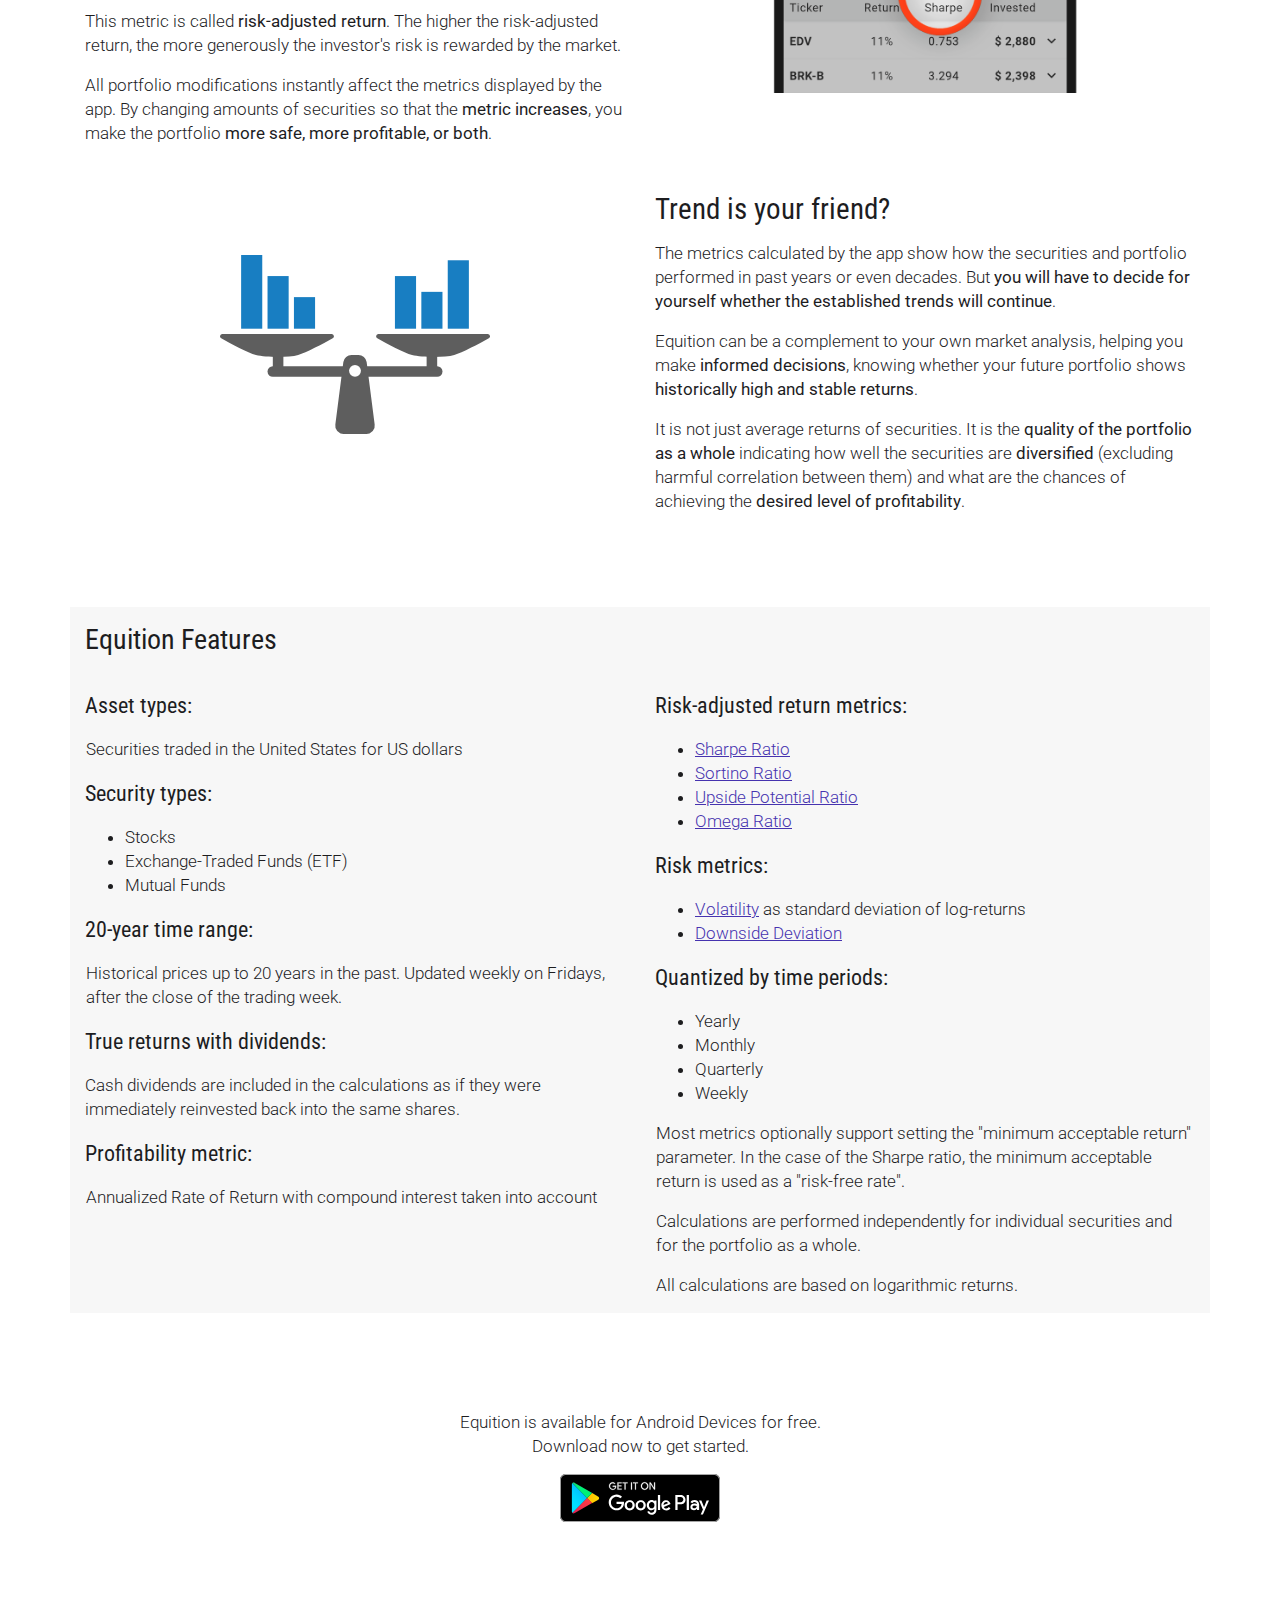
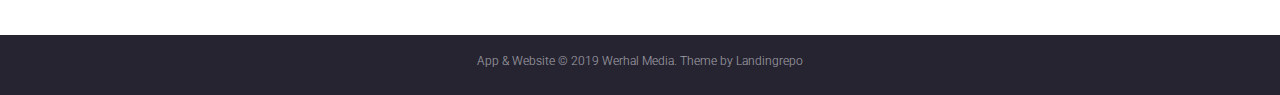
==== commit 6c74def5: "no comments" ====
--- a/index.html
+++ b/index.html
@@ -1,7 +1,7 @@
 <!DOCTYPE html>
 <html lang="en">
 
-    
+    <!-- bip-bip! -->
 
 <head>
     <meta charset="utf-8">
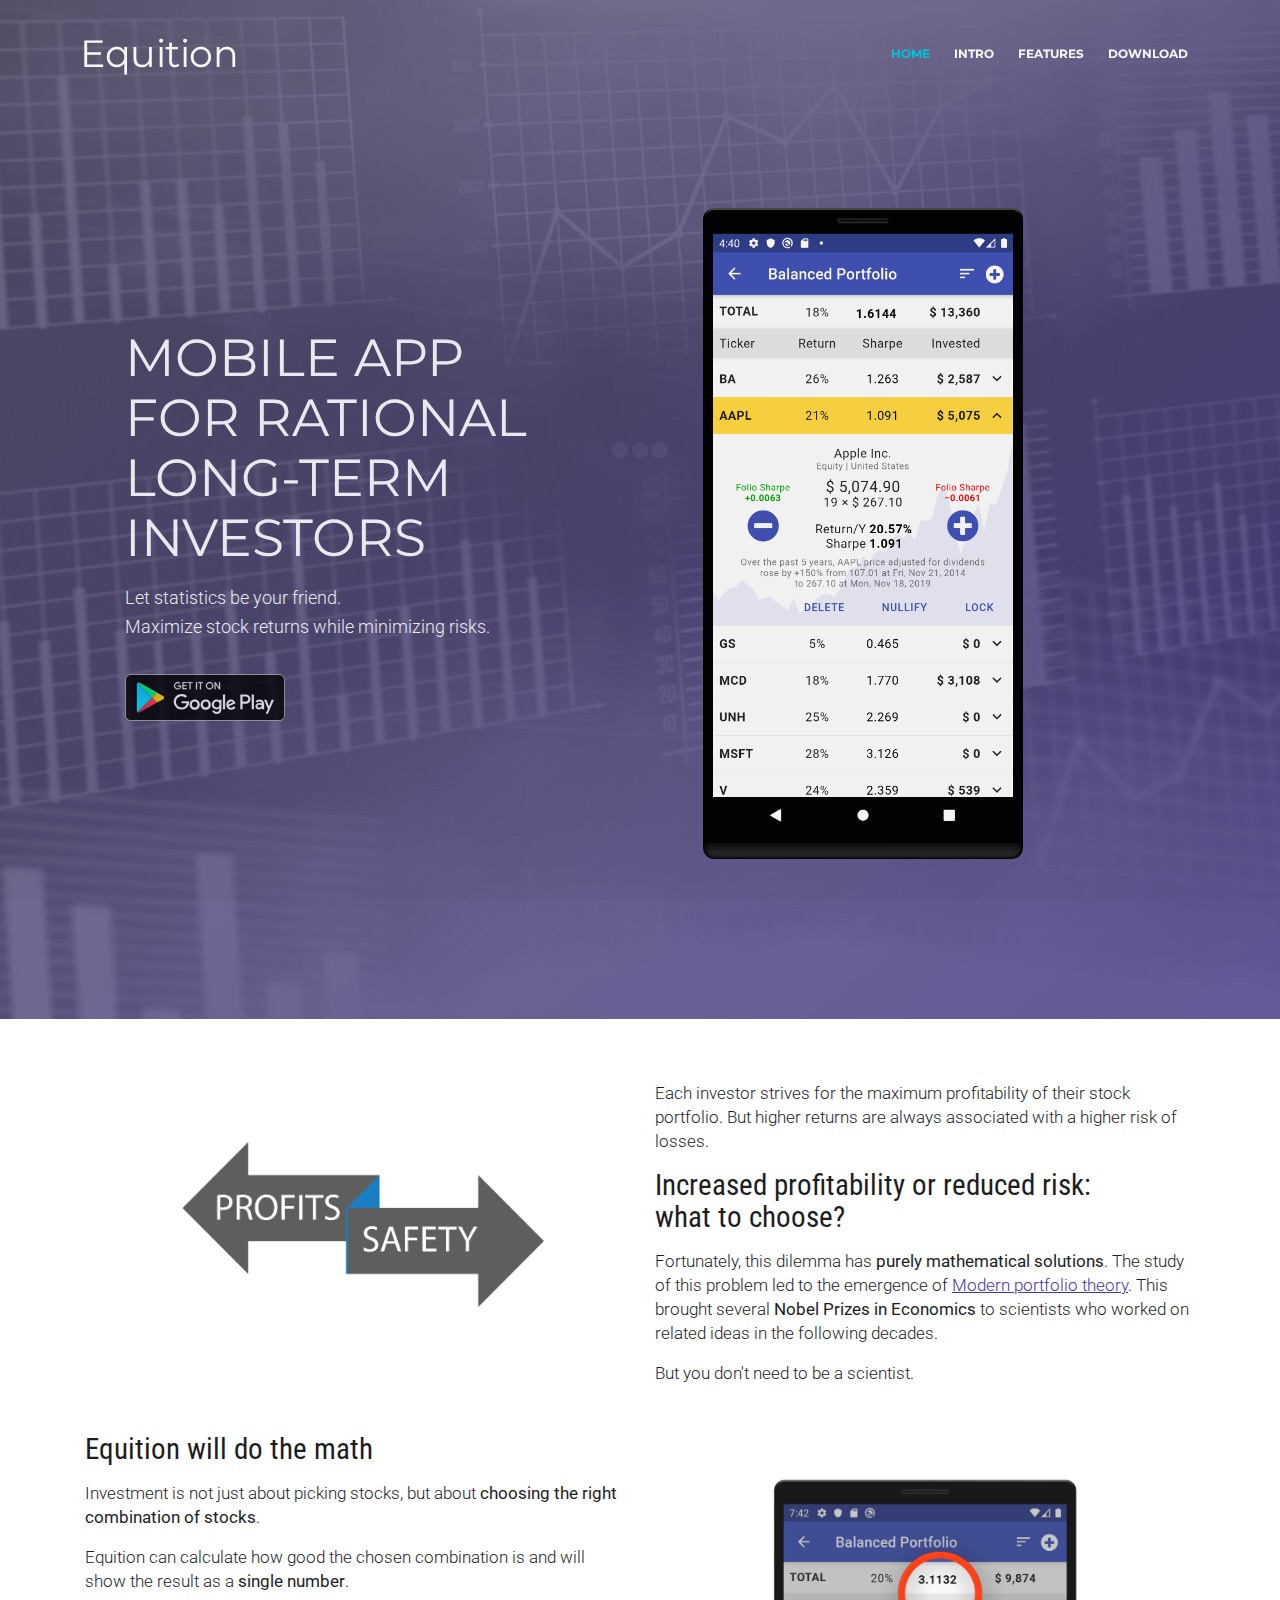
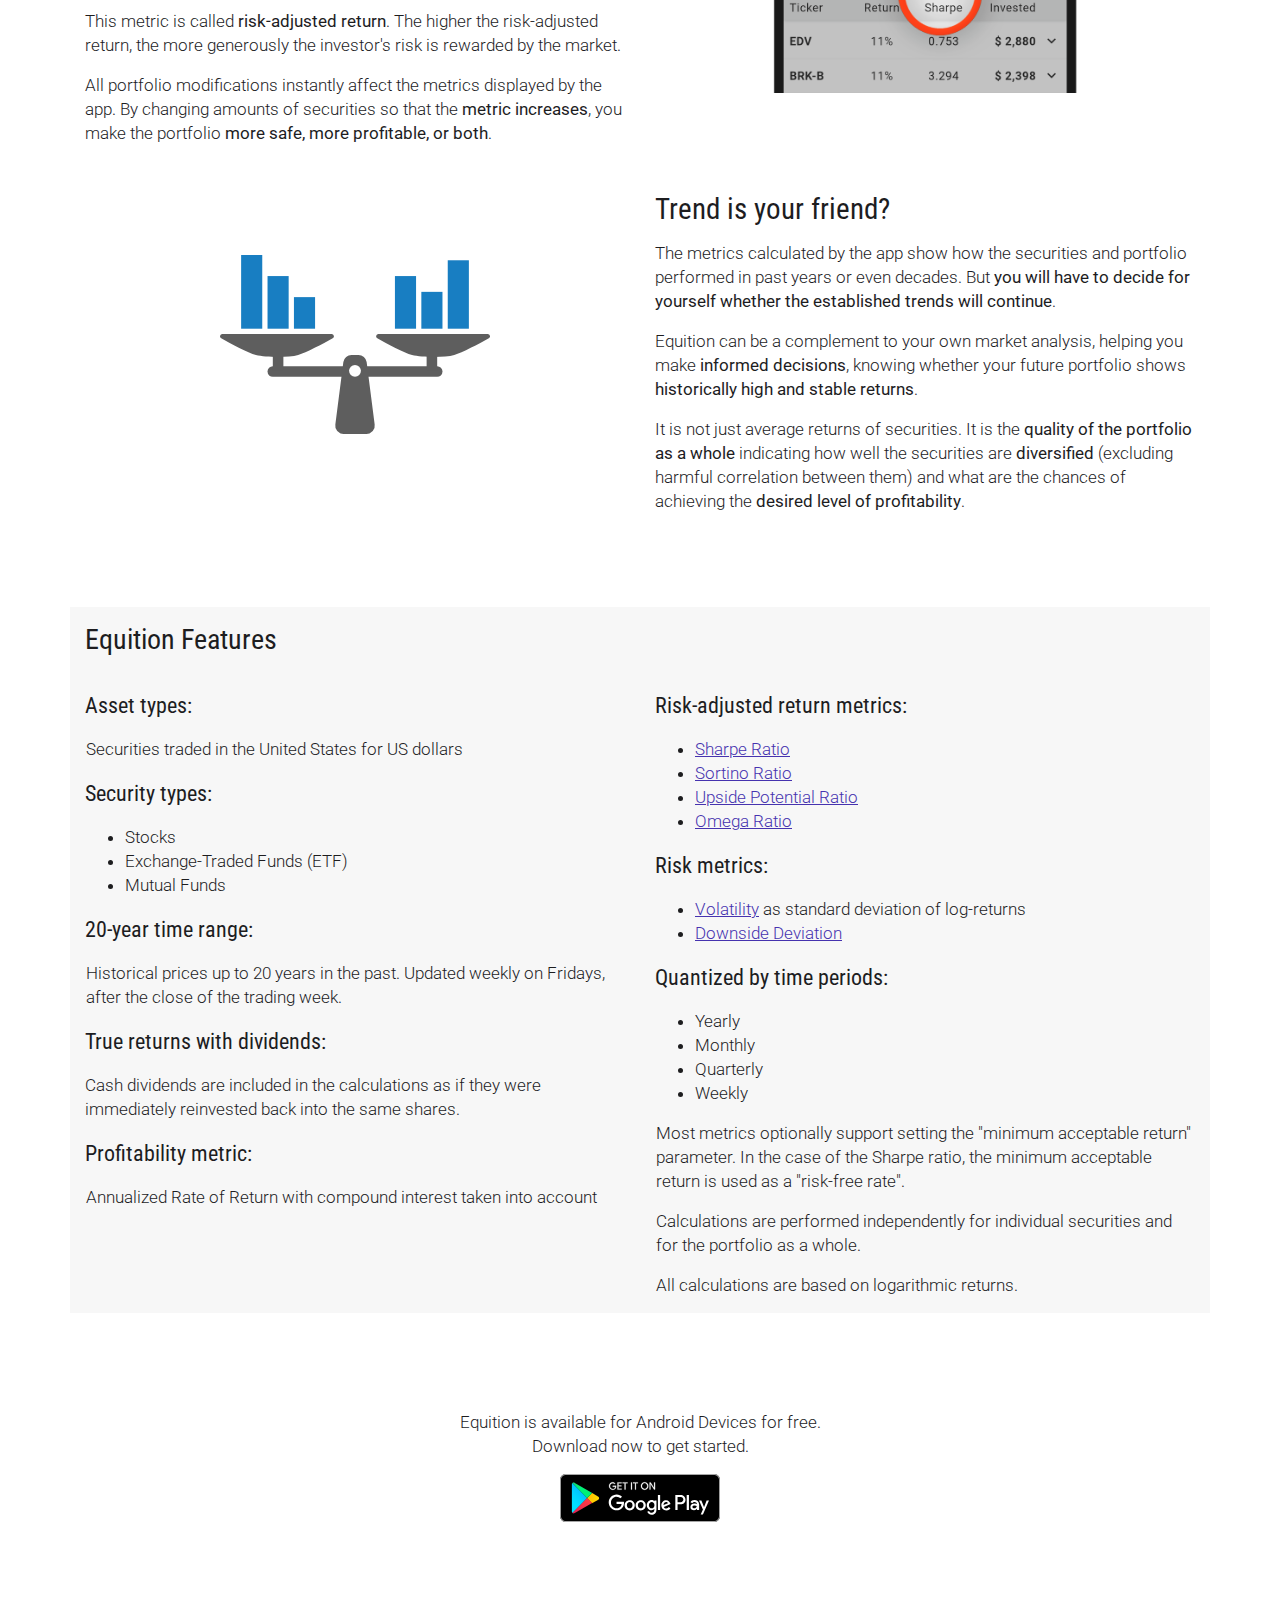
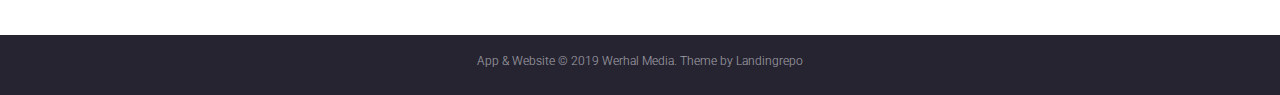
==== commit b401c7e4: "no comments" ====
--- a/index.html
+++ b/index.html
@@ -1,7 +1,7 @@
 <!DOCTYPE html>
 <html lang="en">
 
-    <!-- bip-bip! -->
+    <!-- bip bip hello humans -->
 
 <head>
     <meta charset="utf-8">
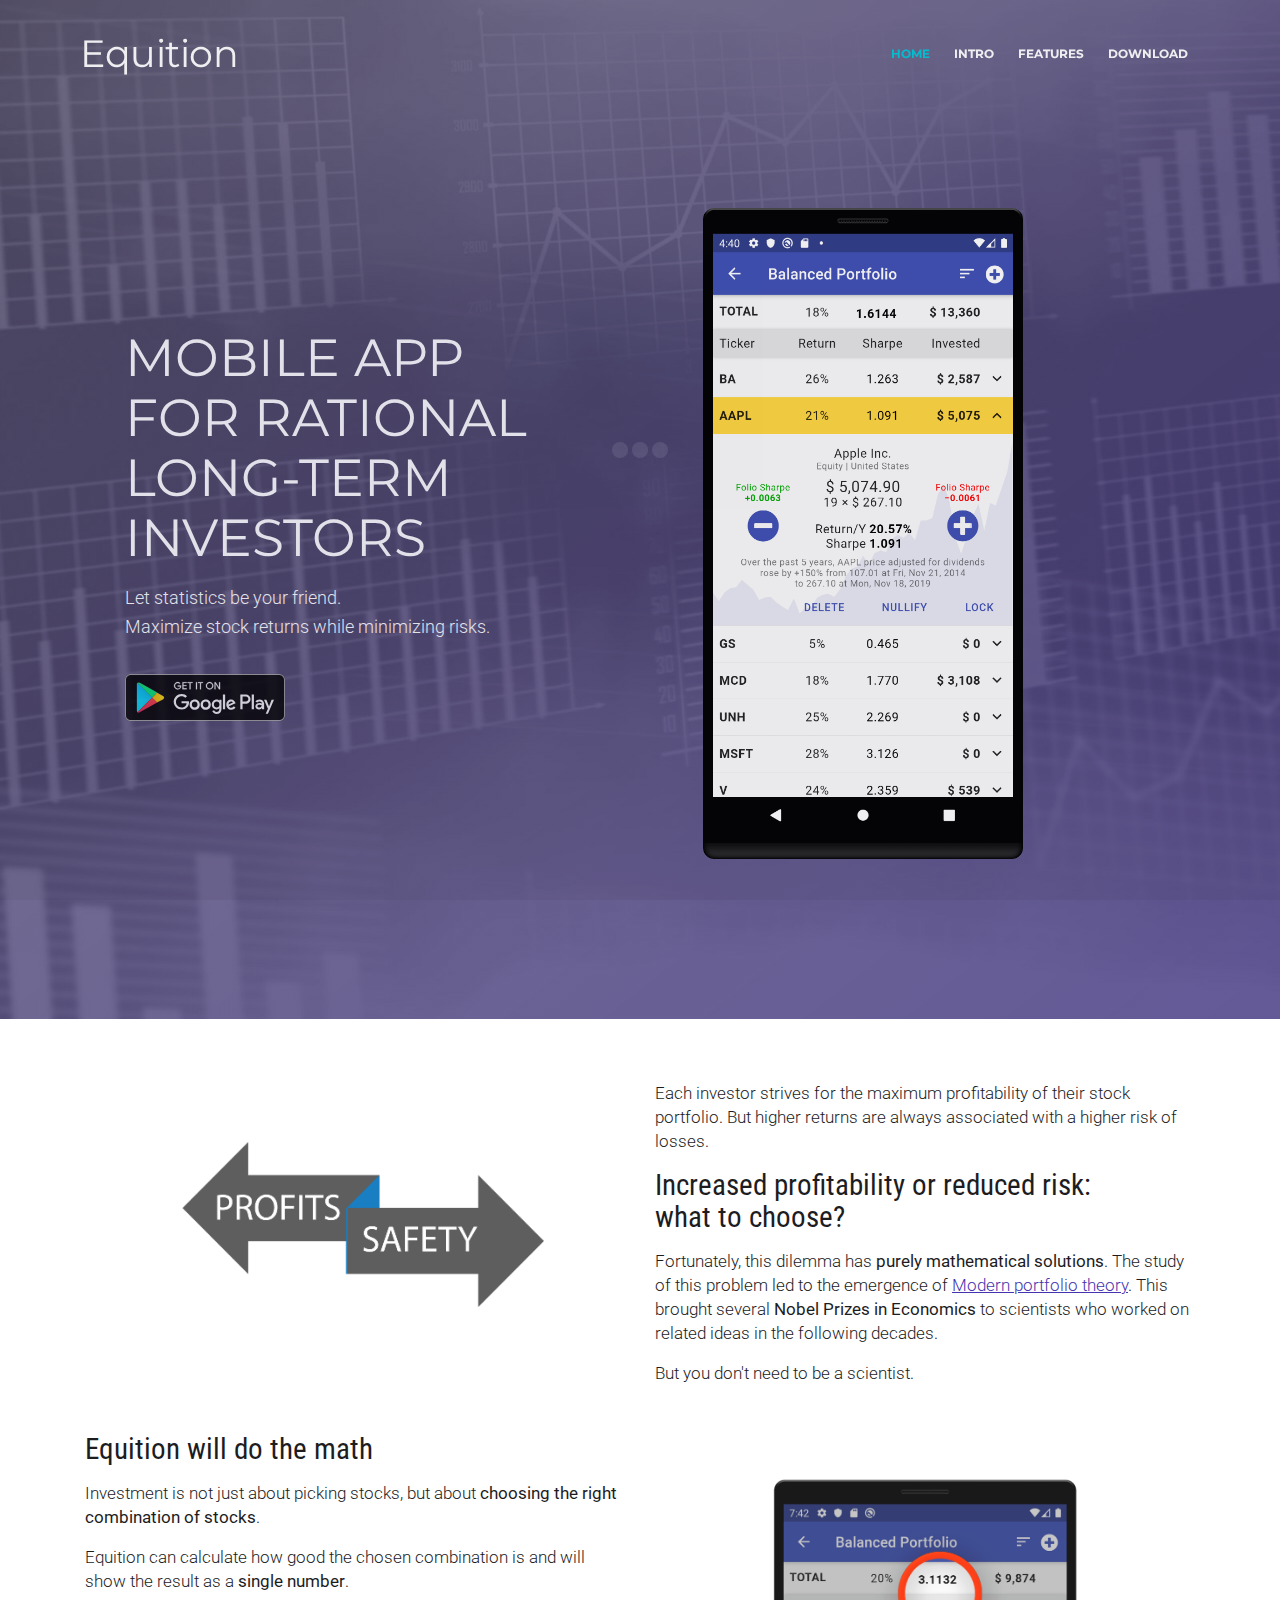
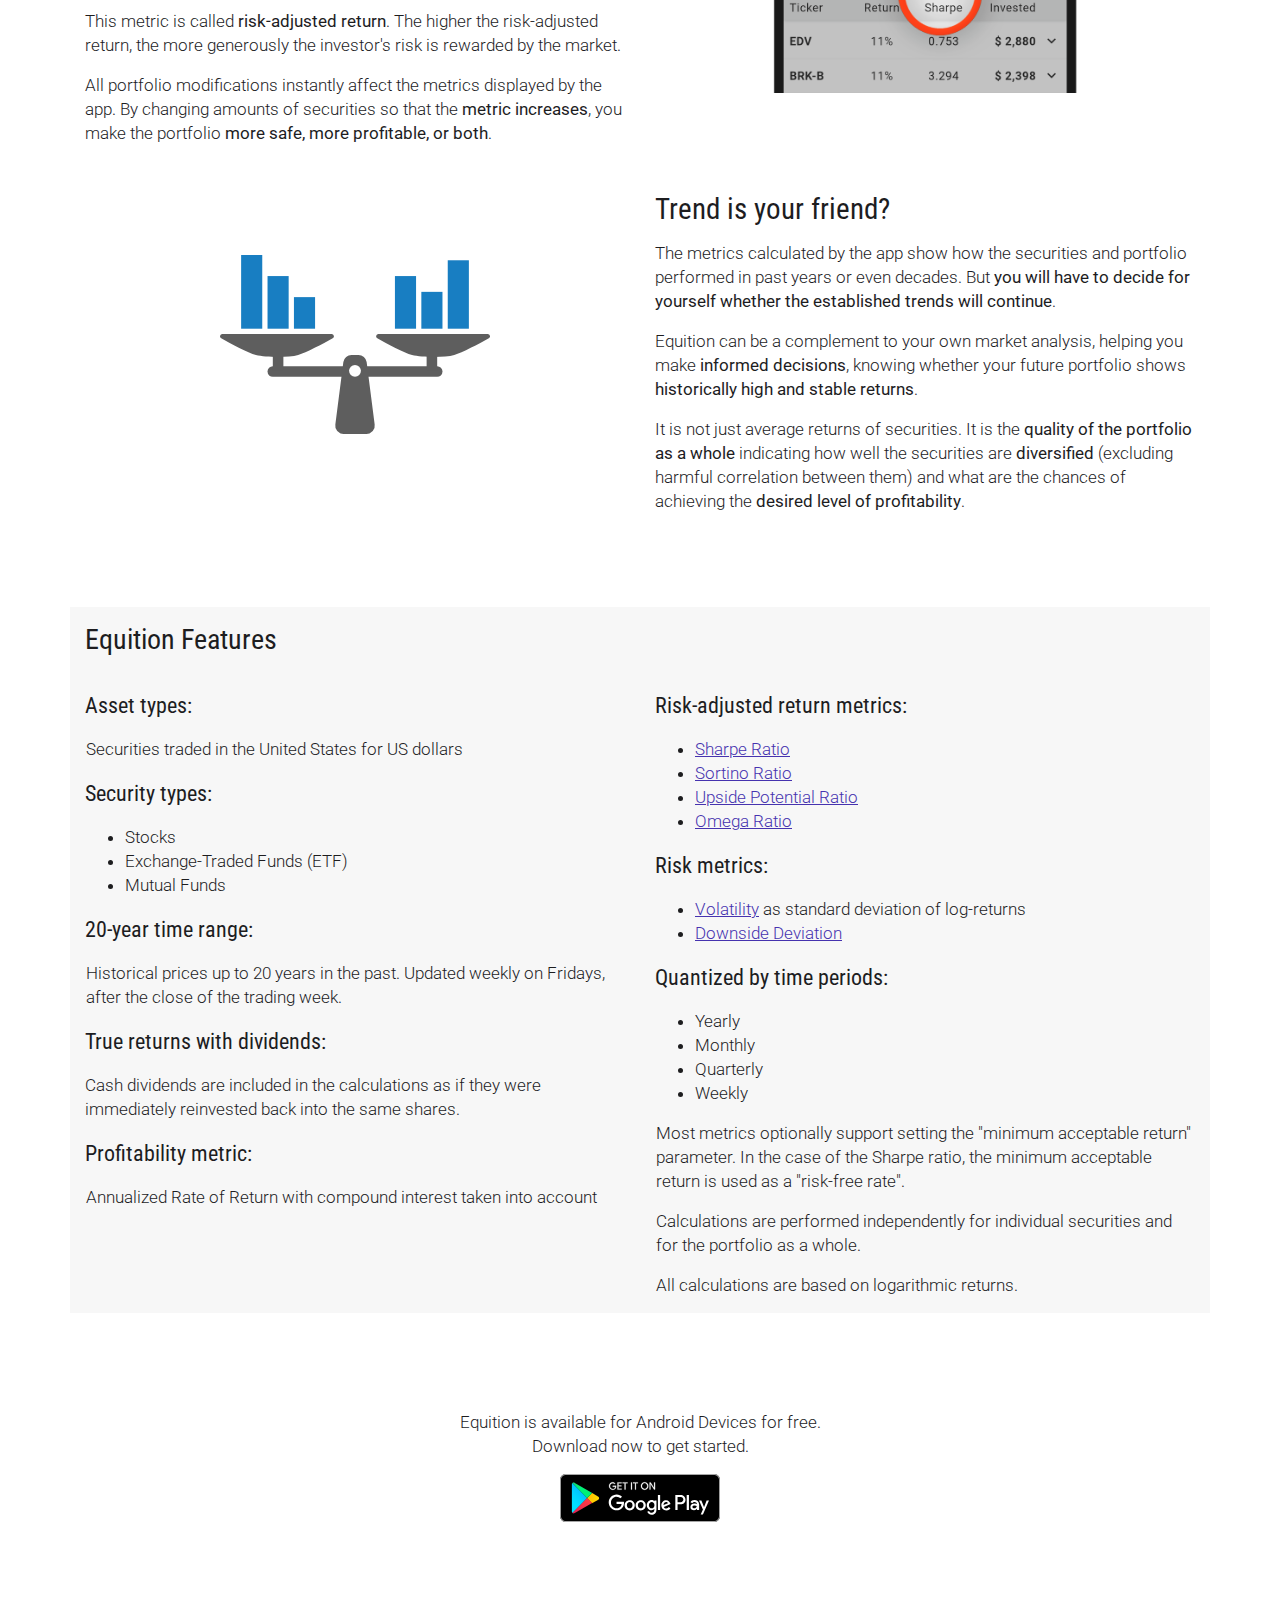
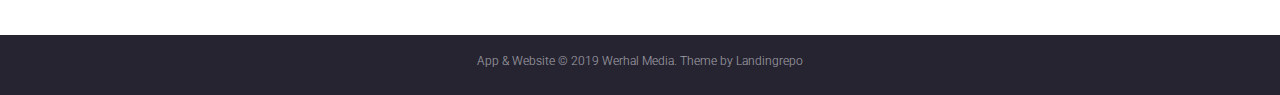
==== commit 1ea69cf4: "no comments" ====
--- a/index.html
+++ b/index.html
@@ -26,6 +26,8 @@
 
     
     <title>Equition | Sharpe, Sortino, Omega ratio maximizer</title>
+
+    <link rel="canonical" href="https://equition.werhal.com/"/>
 
     
     
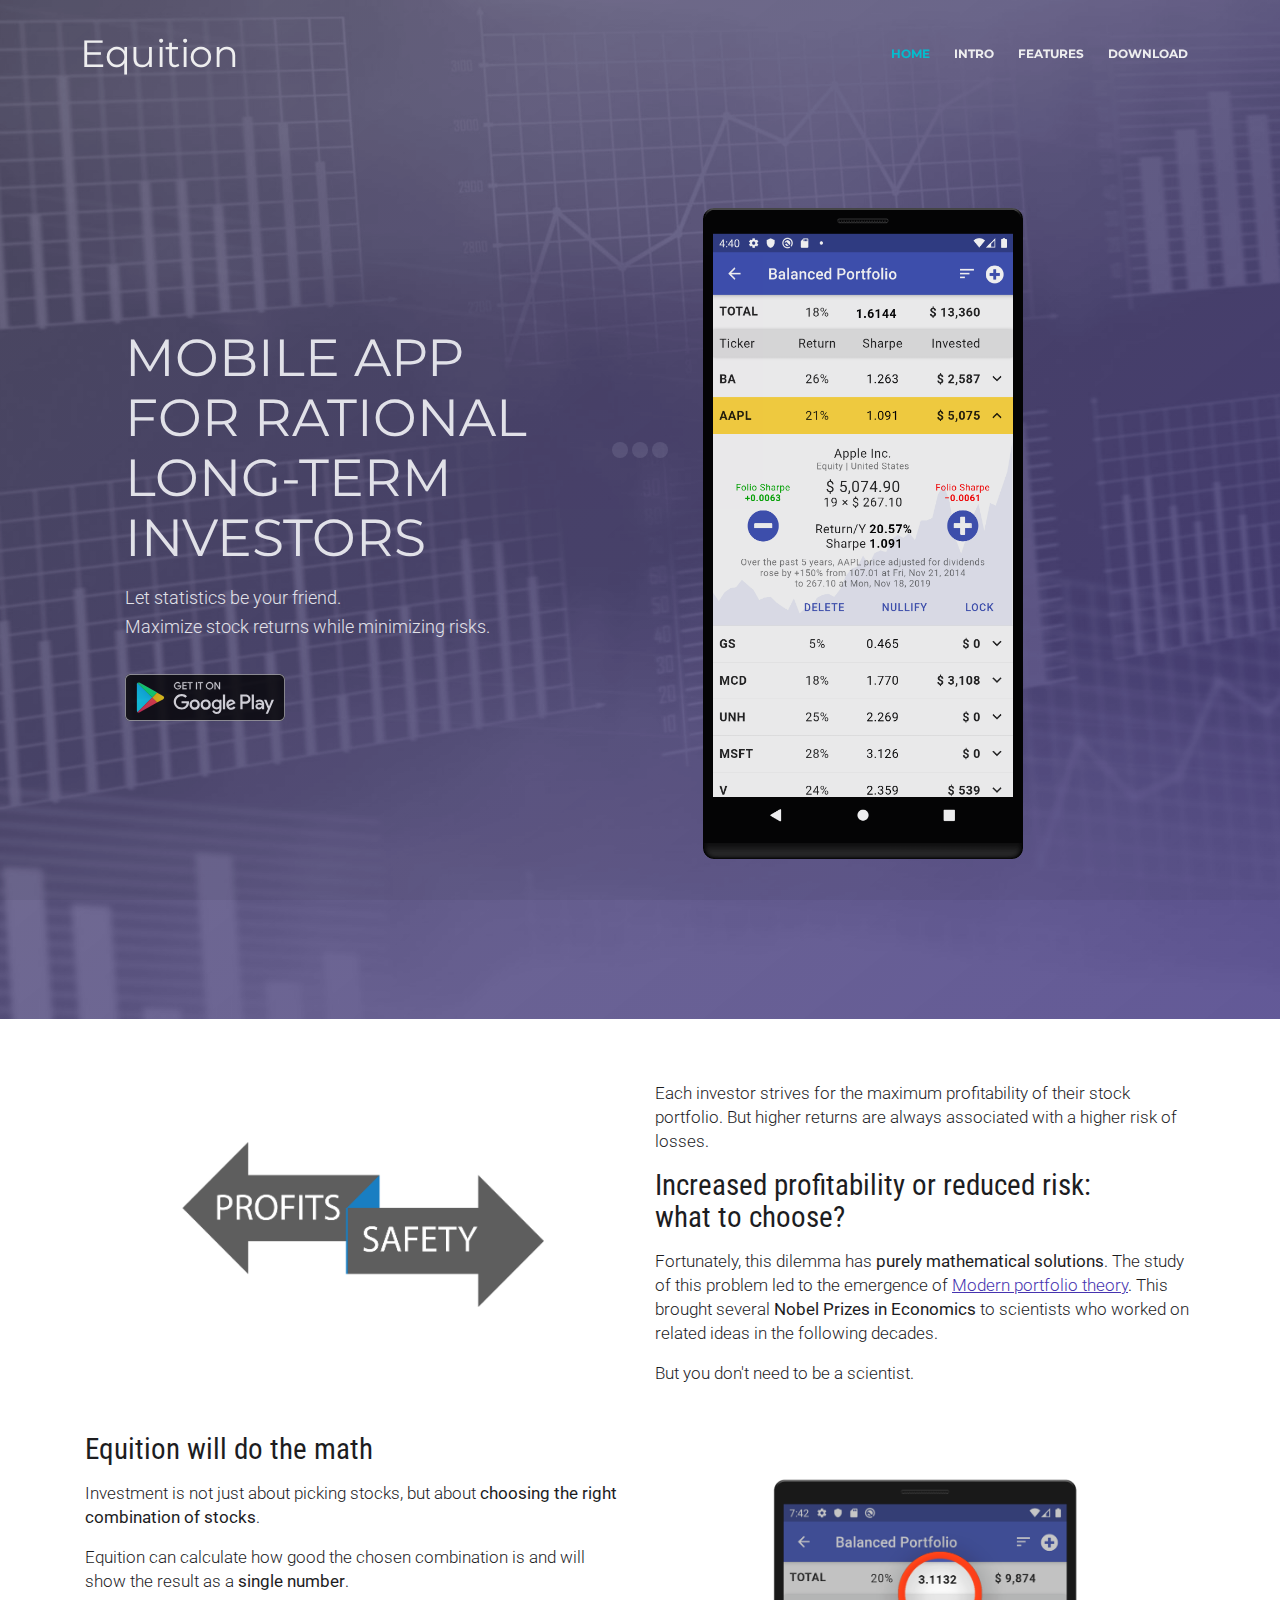
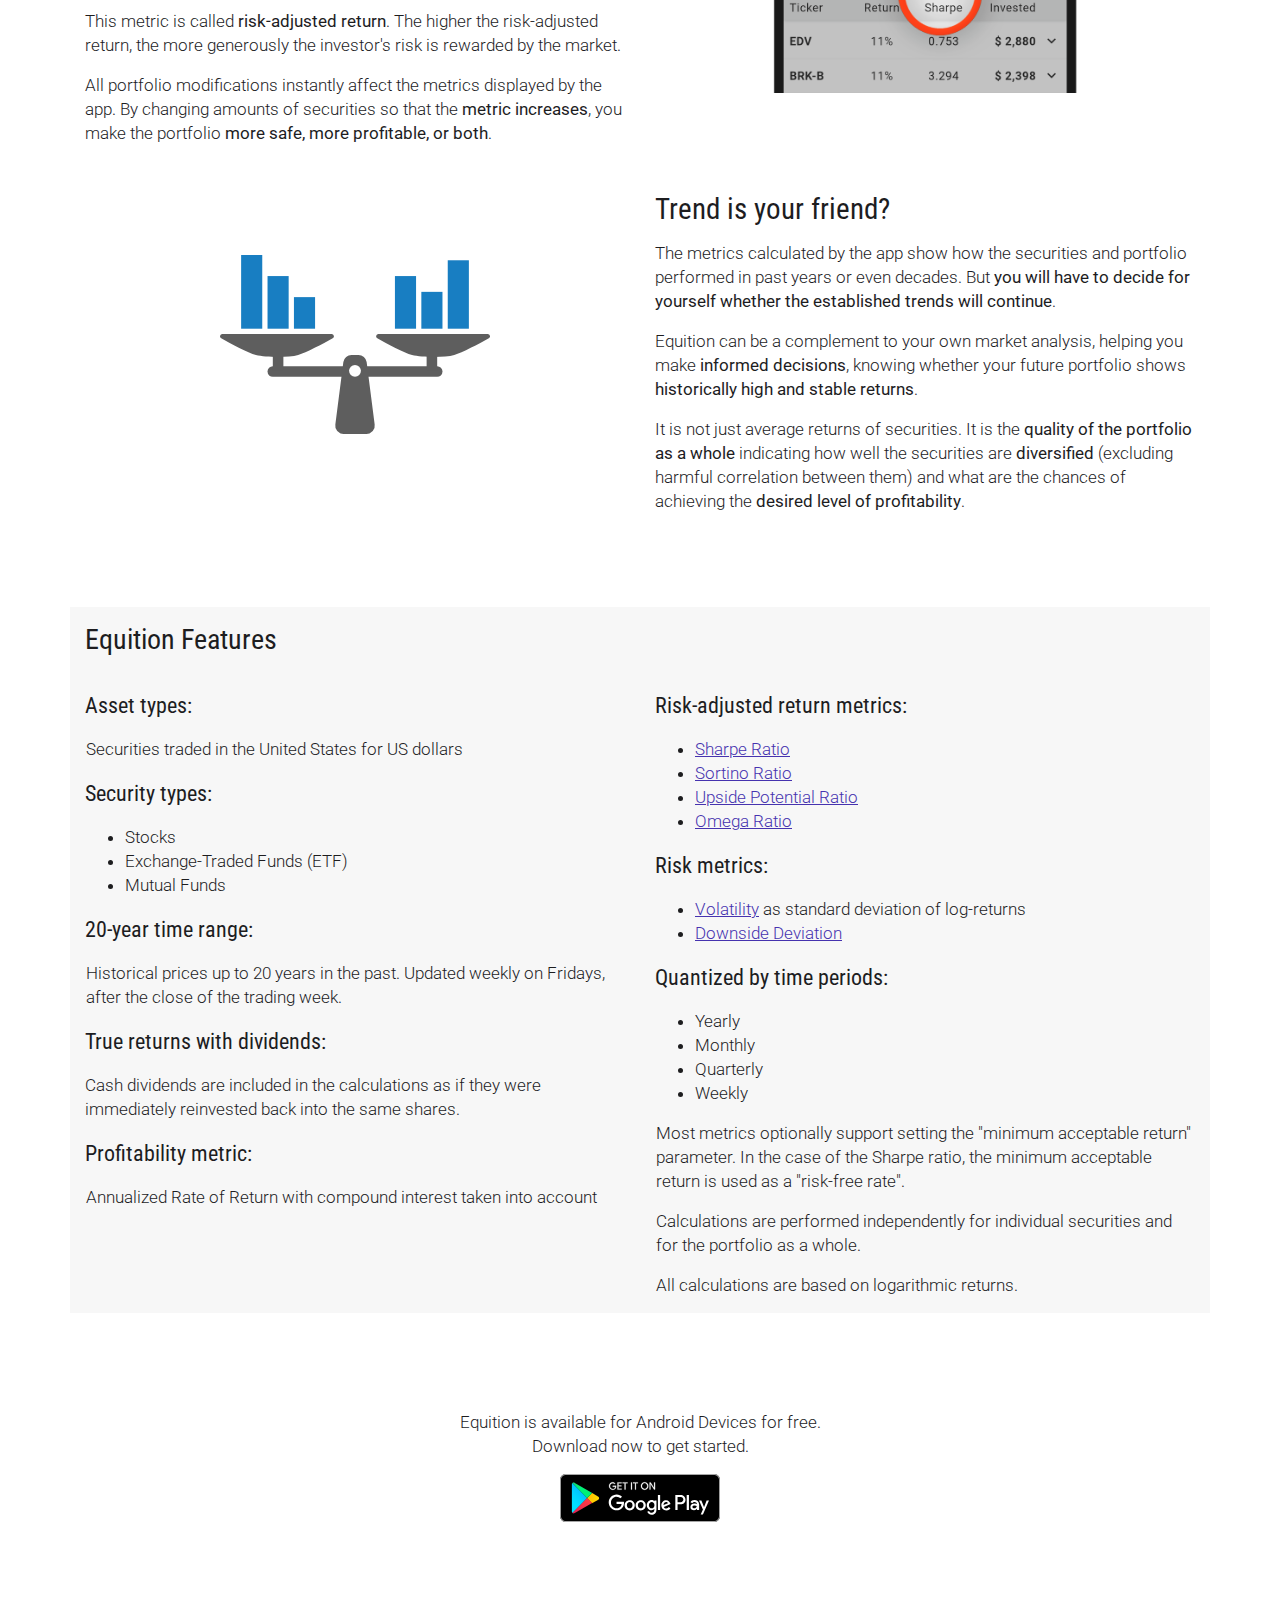
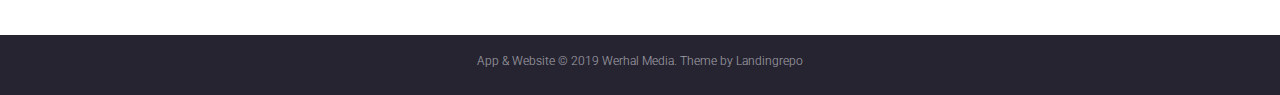
==== commit 261c1b48: "no comments" ====
--- a/index.html
+++ b/index.html
@@ -205,7 +205,8 @@
                     <div class="col-lg-6">
                         <div class="text-container">
                             
-                            <h1>MOBILE APP<br>FOR RATIONAL<br><nobr>LONG-TERM</nobr> INVESTORS</h1>
+                            <!-- bip bip hello humans -->
+                            <h1 style="text-transform: uppercase;">Mobile app<br>for rational<br><nobr>long-term</nobr> investors</h1>
                                 
                                
 
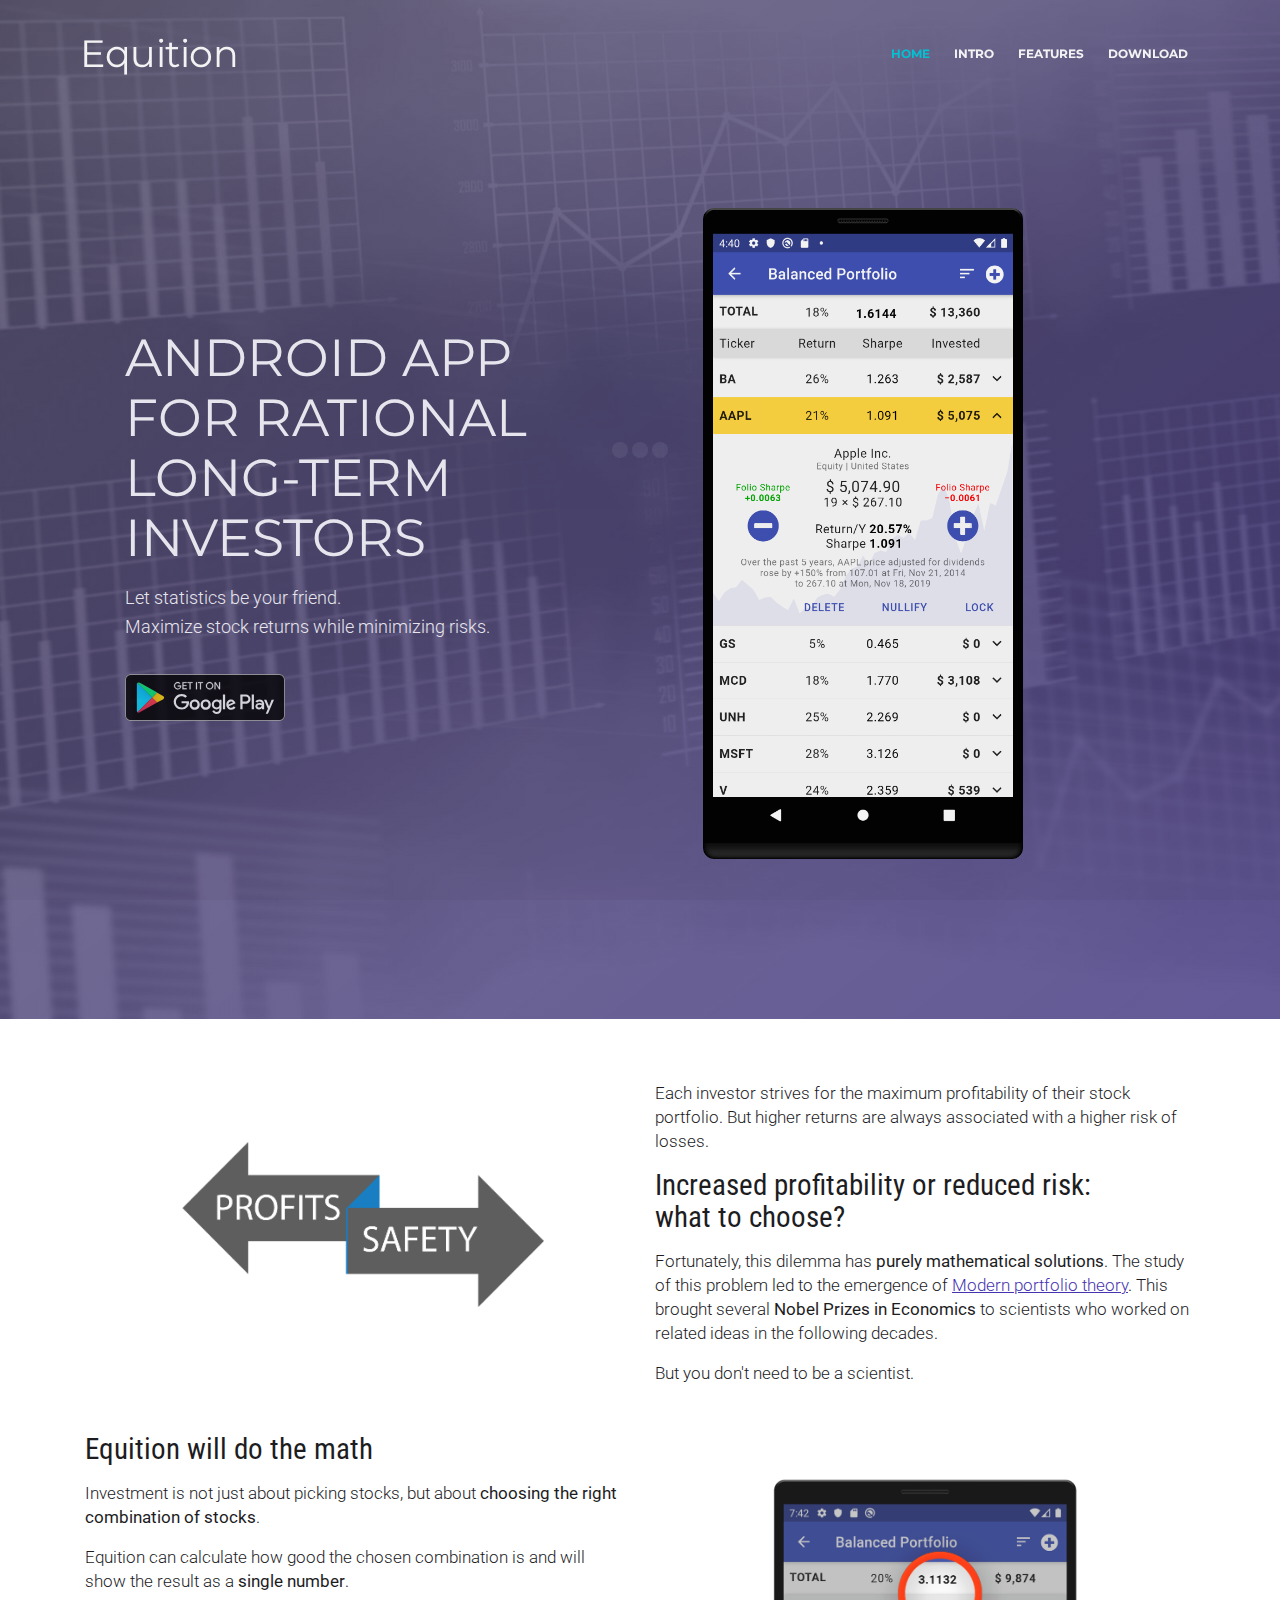
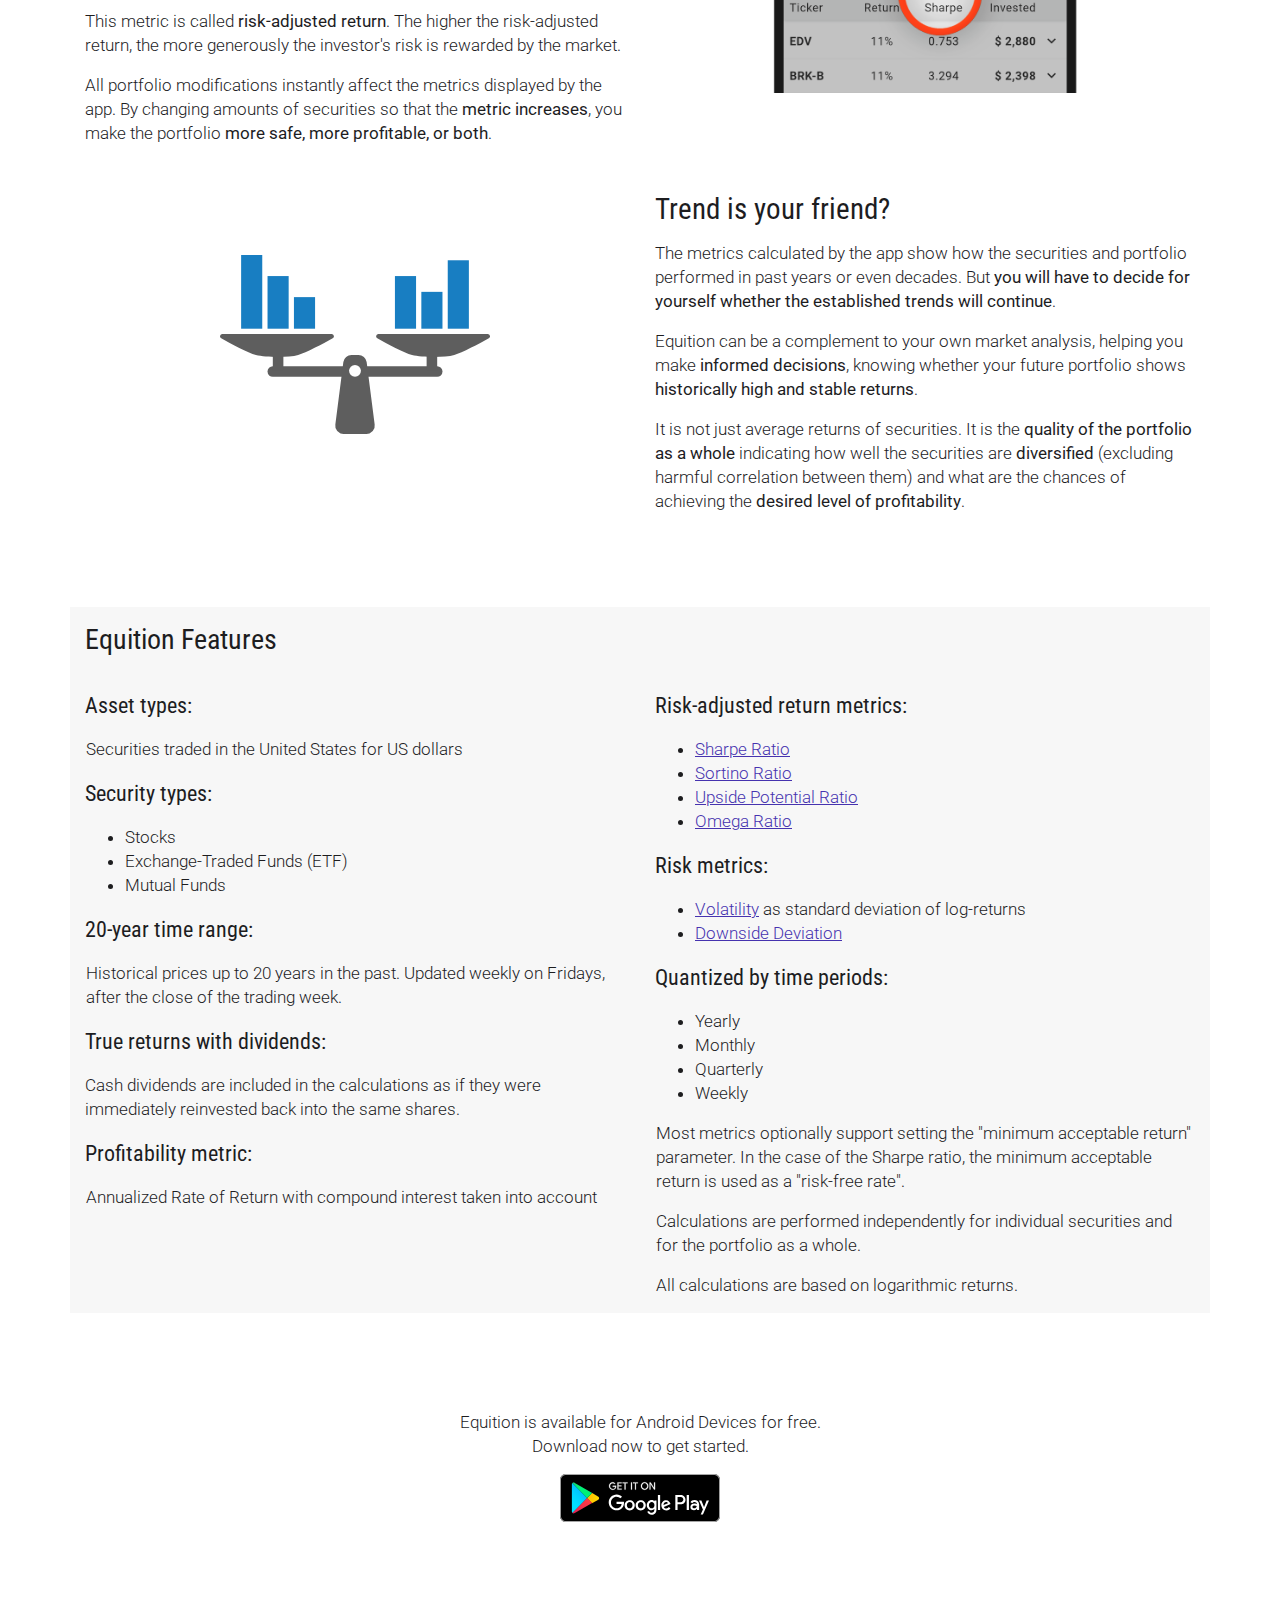
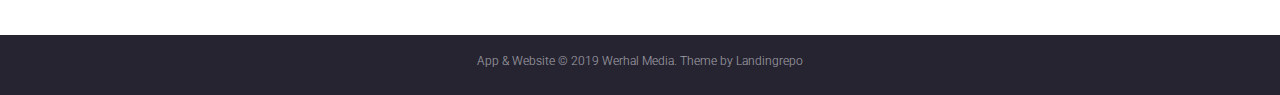
==== commit a117c9d0: "no comments" ====
--- a/index.html
+++ b/index.html
@@ -8,7 +8,7 @@
     <meta name="viewport" content="width=device-width, initial-scale=1,
             shrink-to-fit=no">
     
-    <meta name="description" content="Equition: mobile app for optimizing
+    <meta name="description" content="Equition: android app for optimizing
             stock portfolios maximizing their Shape, Sortino, Omega ratios.">
     <meta name="author" content="Werhal Media">
 
@@ -16,7 +16,7 @@
     <meta property="og:site_name" content="" /> 
     <meta property="og:site" content="https://equition.werhal.com" /> 
     <meta property="og:title" content="Equition" /> 
-    <meta property="og:description" content="Mobile app for optimizing stock portfolios maximizing their Shape, Sortino, Omega ratios." />
+    <meta property="og:description" content="Android app for optimizing stock portfolios maximizing their Shape, Sortino, Omega ratios." />
     
     <meta property="og:image" content="" /> 
     <meta property="og:url" content="" /> 
@@ -206,7 +206,7 @@
                         <div class="text-container">
                             
                             <!-- bip bip hello humans -->
-                            <h1 style="text-transform: uppercase;">Mobile app<br>for rational<br><nobr>long-term</nobr> investors</h1>
+                            <h1 style="text-transform: uppercase;">Android app<br>for rational<br><nobr>long-term</nobr> investors</h1>
                                 
                                
 
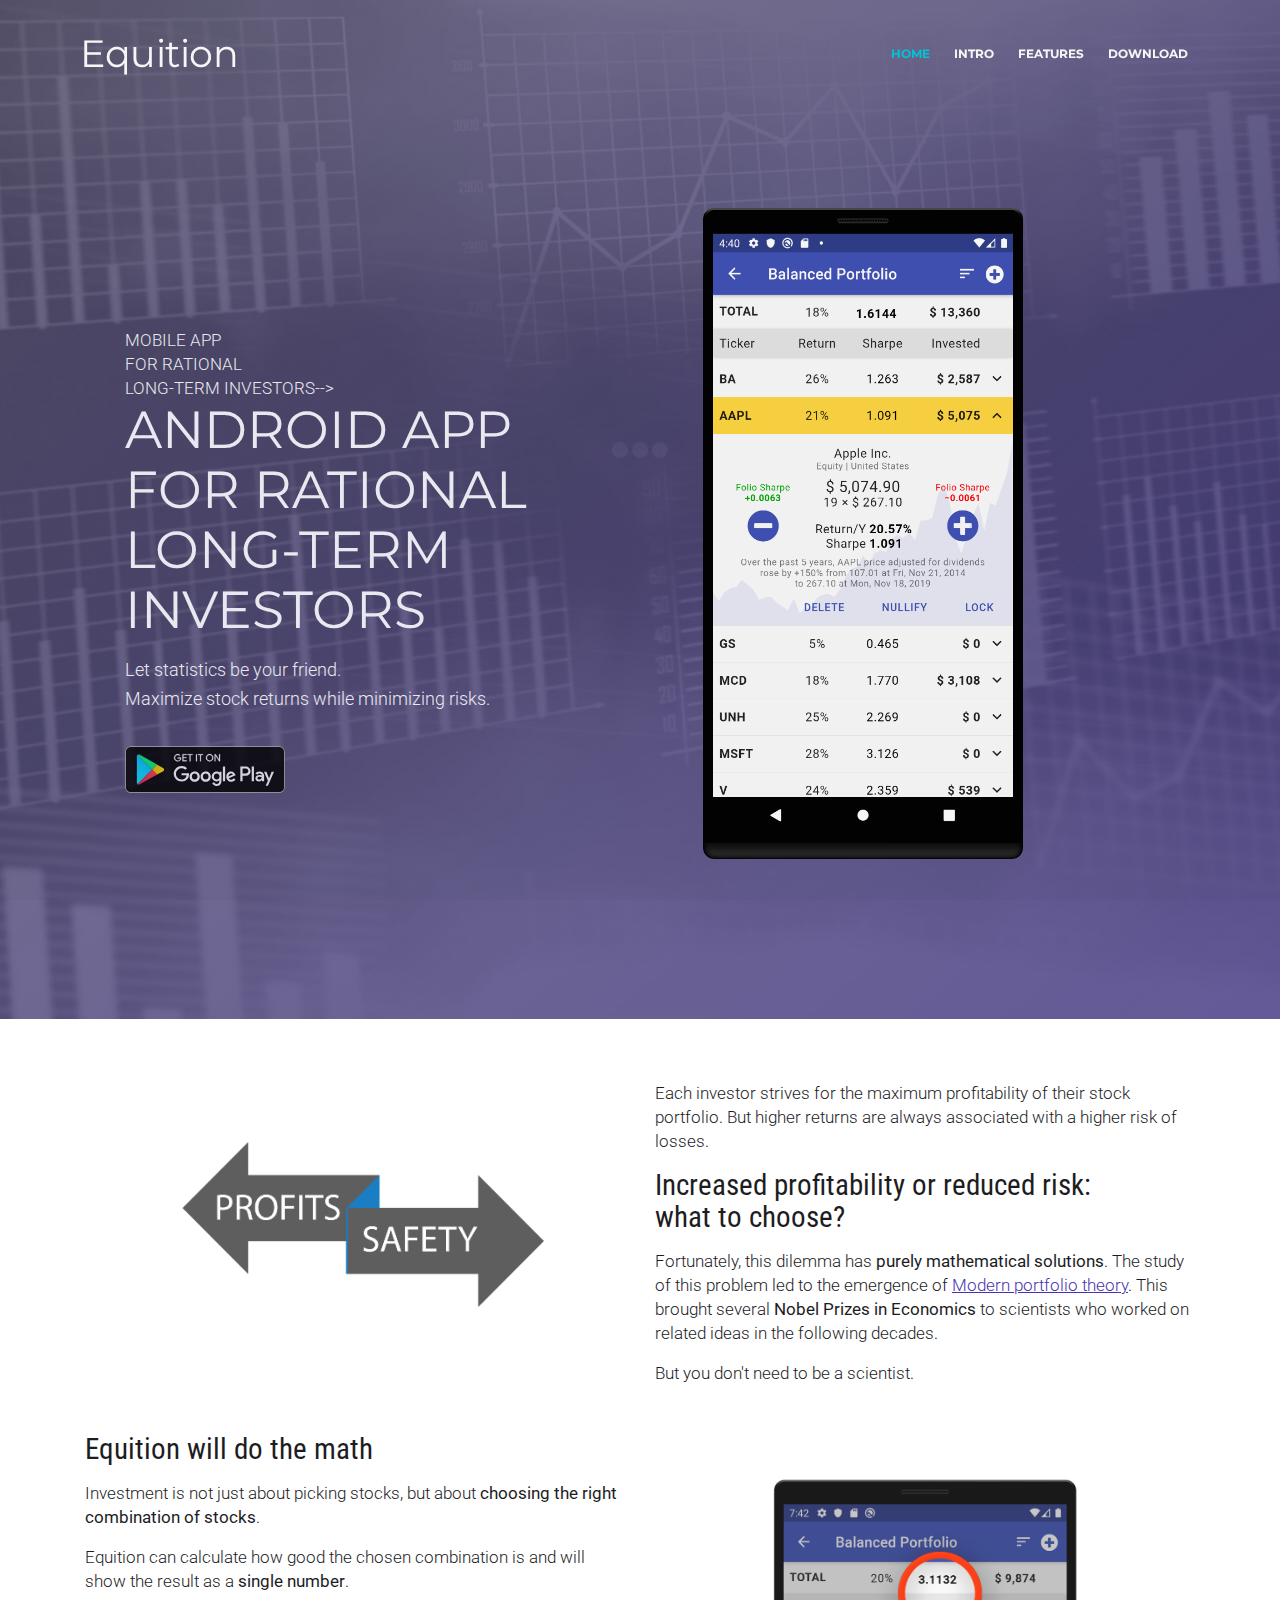
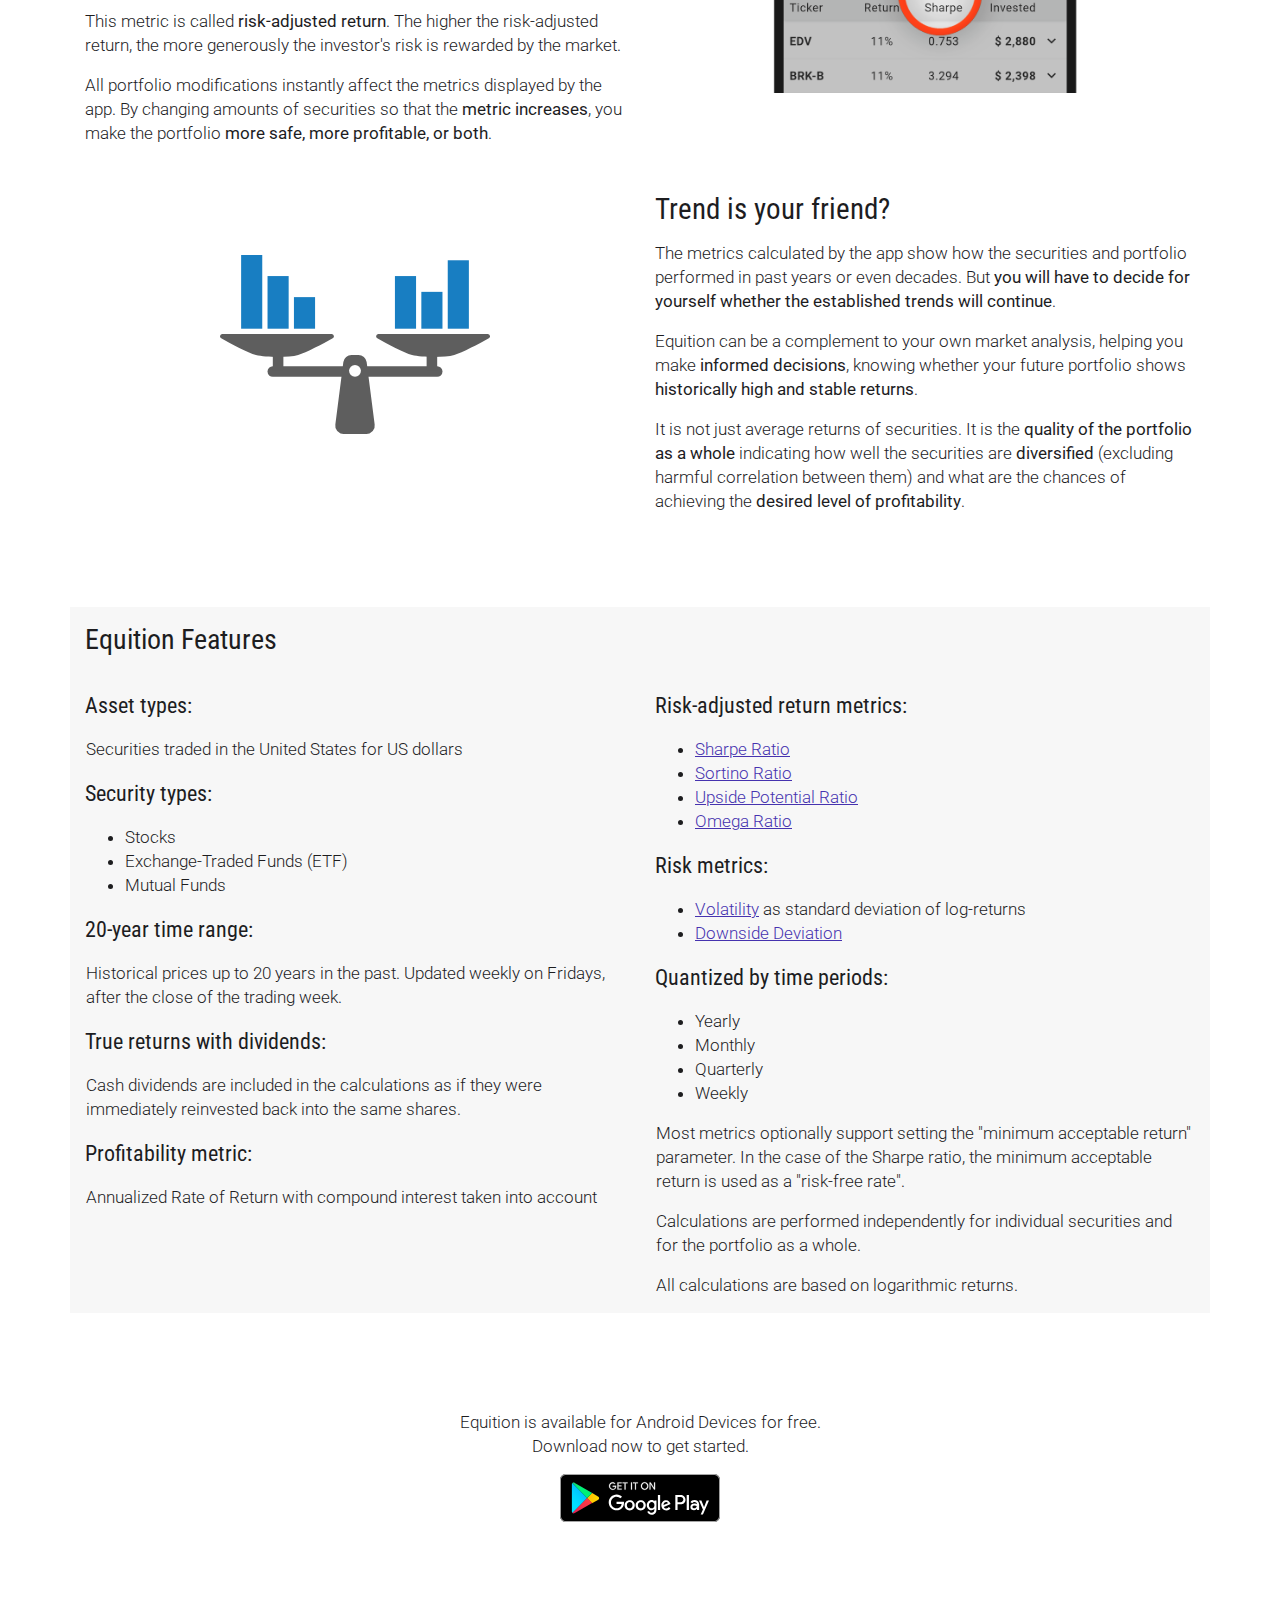
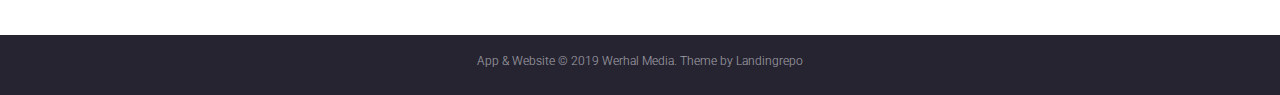
==== commit 5fe8a417: "no comments" ====
--- a/index.html
+++ b/index.html
@@ -1,42 +1,24 @@
 <!DOCTYPE html>
 <html lang="en">
-
-    <!-- bip bip hello humans -->
-
+    <!-- bip-bip! -->
 <head>
     <meta charset="utf-8">
     <meta name="viewport" content="width=device-width, initial-scale=1,
             shrink-to-fit=no">
-    
     <meta name="description" content="Equition: android app for optimizing
             stock portfolios maximizing their Shape, Sortino, Omega ratios.">
     <meta name="author" content="Werhal Media">
-
-    
     <meta property="og:site_name" content="" /> 
     <meta property="og:site" content="https://equition.werhal.com" /> 
     <meta property="og:title" content="Equition" /> 
     <meta property="og:description" content="Android app for optimizing stock portfolios maximizing their Shape, Sortino, Omega ratios." />
-    
     <meta property="og:image" content="" /> 
     <meta property="og:url" content="" /> 
     <meta property="og:type" content="article" />
-
-
-
-    
     <title>Equition | Sharpe, Sortino, Omega ratio maximizer</title>
-
     <link rel="canonical" href="https://equition.werhal.com/"/>
-
-    
-    
     <link href="https://fonts.googleapis.com/css?family=Montserrat:400,600,700" rel="stylesheet">
-    
     <link href="https://fonts.googleapis.com/css?family=Roboto+Condensed:300,400,700&display=swap" rel="stylesheet">
-    
-    
-
     <link href="https://fonts.googleapis.com/css?family=Roboto:300,400,500&display=swap" rel="stylesheet">
     <link href="css/bootstrap.css" rel="stylesheet">
     <link href="css/fontawesome-all.css" rel="stylesheet">
@@ -44,22 +26,12 @@
     <link href="css/magnific-popup.css" rel="stylesheet">
     <link href="css/styles.css" rel="stylesheet">
     <link href="css/aig.css" rel="stylesheet">
-
                     <meta name="msvalidate.01" content="9E2BDAC385E14A870812C221A1734E61" /> 
-
-
     <link rel="icon" type="image/png" sizes="256x256" href="images/favicon-3/favicon-256.png">
     <link rel="icon" type="image/png" sizes="128x128" href="images/favicon-3/favicon-128.png">
     <link rel="icon" type="image/png" sizes="64x64" href="images/favicon-3/favicon-64.png">
     <link rel="icon" type="image/png" sizes="32x32" href="images/favicon-3/favicon-32.png">
     <link rel="icon" type="image/png" sizes="16x16" href="images/favicon-3/favicon-16.png">
-
-    
-    
-    
-    
-
-    
     <style>
         /*h1,
         h2,
@@ -70,68 +42,41 @@
             font-weight: normal;
         }
     </style>
-    
-
-    
-
-    
-    
+    <!-- bip-bip! -->
     <script async src="https://www.googletagmanager.com/gtag/js?id=AW-853246121"></script>
     <script>
-    window.dataLayer = window.dataLayer || [];
-    function gtag(){dataLayer.push(arguments);}
-    gtag('js', new Date());
-
-    gtag('config', 'AW-853246121');
+        window.dataLayer = window.dataLayer || [];
+        function gtag(){dataLayer.push(arguments);}
+        gtag('js', new Date());
+        gtag('config', 'AW-853246121');
+        function gtag_report_conversion(url) {
+            var callback = function () {
+                if (typeof(url) != 'undefined') {
+                window.location = url;
+                }
+            };
+            gtag('event', 'conversion', {
+                'send_to': 'AW-853246121/Z8waCIPJ37YBEKmB7pYD',
+                'event_callback': callback
+            });
+            return false;
+        }
     </script>
-    
-    <script>
-    function gtag_report_conversion(url) {
-    var callback = function () {
-        if (typeof(url) != 'undefined') {
-        window.location = url;
-        }
-    };
-    gtag('event', 'conversion', {
-        'send_to': 'AW-853246121/Z8waCIPJ37YBEKmB7pYD',
-        'event_callback': callback
-    });
-    return false;
-    }
-    </script>
-
-
-
-    
-    <script async src="https://www.googletagmanager.com/gtag/js?id=G-XYMDNZ2K2Y"></script>
-    <script>
-        window.dataLayer = window.dataLayer || [];
-        function gtag() { dataLayer.push(arguments); }
-        gtag('js', new Date());
-
-        gtag('config', 'G-XYMDNZ2K2Y');
-    </script>
-
-    
-    <script type="text/javascript" >
-    (function(m,e,t,r,i,k,a){m[i]=m[i]||function(){(m[i].a=m[i].a||[]).push(arguments)};
-    m[i].l=1*new Date();k=e.createElement(t),a=e.getElementsByTagName(t)[0],k.async=1,k.src=r,a.parentNode.insertBefore(k,a)})
-    (window, document, "script", "https://mc.yandex.ru/metrika/tag.js", "ym");
-
-    ym(56597374, "init", {
-            clickmap:true,
-            trackLinks:true,
-            accurateTrackBounce:true
-    });
-    </script>
-    <noscript><div><img src="https://mc.yandex.ru/watch/56597374" style="position:absolute; left:-9999px;" alt="" /></div></noscript>
-    
-
+    <!-- bip-bip! -->
+        <script type="text/javascript" >
+            (function(m,e,t,r,i,k,a){m[i]=m[i]||function(){(m[i].a=m[i].a||[]).push(arguments)};
+            m[i].l=1*new Date();k=e.createElement(t),a=e.getElementsByTagName(t)[0],k.async=1,k.src=r,a.parentNode.insertBefore(k,a)})
+            (window, document, "script", "https://mc.yandex.ru/metrika/tag.js", "ym");
+            ym(56597374, "init", {
+                    clickmap:true,
+                    trackLinks:true,
+                    accurateTrackBounce:true
+            });
+        </script>
+        <noscript><div><img src="https://mc.yandex.ru/watch/56597374" style="position:absolute; left:-9999px;" alt="" /></div></noscript>
+    <!-- bip-bip! -->    
 </head>
-
 <body data-spy="scroll" data-target=".fixed-top">
-
-    
     <div class="spinner-wrapper">
         <div class="spinner">
             <div class="bounce1"></div>
@@ -139,133 +84,67 @@
             <div class="bounce3"></div>
         </div>
     </div>
-    
-
-
-    
-    <nav class="navbar navbar-expand-md navbar-dark navbar-custom
-            fixed-top">
-        
-        
-        <a class="navbar-brand logo-text page-scroll" href="index.html">
-            
-            
-            
-            Equition</a>
-
-
-
-        
-        
+    <nav class="navbar navbar-expand-md navbar-dark navbar-custom fixed-top">
+        <a class="navbar-brand logo-text page-scroll" href="index.html">Equition</a>
         <button class="navbar-toggler" type="button" data-toggle="collapse" data-target="#navbarsExampleDefault"
             aria-controls="navbarsExampleDefault" aria-expanded="false" aria-label="Toggle navigation">
             <span class="navbar-toggler-awesome fas fa-bars"></span>
             <span class="navbar-toggler-awesome fas fa-times"></span>
         </button>
-        
-
         <div class="collapse navbar-collapse" id="navbarsExampleDefault">
             <ul class="navbar-nav ml-auto">
                 <li class="nav-item">
                     <a class="nav-link page-scroll" href="#header">HOME
                         <span class="sr-only">(current)</span></a>
                 </li>
-
                 <li class="nav-item">
                     <a class="nav-link page-scroll" href="#introAnchor">INTRO</a>
                 </li>
-
-
                 <li class="nav-item">
                     <a class="nav-link page-scroll" href="#featuresAnchor">FEATURES</a>
                 </li>
-
-
-
                 <li class="nav-item">
                     <a class="nav-link page-scroll" href="#download">DOWNLOAD</a>
                 </li>
-
-                
-                
-                
-                
             </ul>
-            
         </div>
     </nav> 
-    
-
-
-    
     <header id="header" class="header">
         <div class="header-content">
             <div class="container">
                 <div class="row">
                     <div class="col-lg-6">
                         <div class="text-container">
-                            
-                            <!-- bip bip hello humans -->
+                            <!-- bip-bip! -->MOBILE APP<br>FOR RATIONAL<br><nobr>LONG-TERM</nobr> INVESTORS</h1>-->
                             <h1 style="text-transform: uppercase;">Android app<br>for rational<br><nobr>long-term</nobr> investors</h1>
-                                
-                               
-
-                            
-                            
                             <p class="p-large">
                                 <span style="white-space: pre-line;">Let statistics be your friend.
                                     Maximize stock returns <nobr>while minimizing risks.</nobr></span> 
                             </p>
-                            
-
-
                             <div class="badges">
-
-                                 
-
                                 <a class="badge-link"
                                     onclick="gtag_report_conversion('https://play.google.com/store/apps/details?id=com.werhal.equition');"
                                     href="https://play.google.com/store/apps/details?id=com.werhal.equition"
                                  ><img src="images/google-play-badge.svg" alt=""></a>
-
-
-
-
-                                
                             </div>
-
-                            
                         </div>
                     </div> 
                     <div class="col-lg-6">
                         <div class="image-container">
-
-
                             <img class="img-fluid" src="images/screenshot_main/screenshot-foliometer-2-tinypng.png"
                                 alt="Equition Portfolio Screen" style="max-width: 20rem;" />
-                            
                         </div> 
                     </div> 
                 </div> 
             </div> 
         </div> 
     </header> 
-    
-
-
-
-
-    
     <div id="intro">
-
         <a id="introAnchor" class="misplacedAnchor">&nbsp;</a>
-
         <div class="aigbasic doubleIntroPadding">
             <div class="container doubleIntroPadding">
                 <div class="row">
-
                 <style>
-
                     .profitsSafetyIcon
                     {
                         max-width: 60%;
@@ -273,95 +152,56 @@
                     }
                     /* sm */
                     /*@media (max-width: 767px) { .profitsSafetyIcon { max-width: 80%; }}*/
-
                     /* md */
                     @media (min-width: 992px) and (max-width: 1999px) { .profitsSafetyIcon { max-width: 70%; }}
-
                     /* sm */
                     @media (min-width: 768px) and (max-width: 991px) { .scaleprofitsSafetyIconsIcon { max-width: 75%; }}
-
                     /* xs */
                     @media (max-width: 767px) { .profitsSafetyIcon { max-width: 80%; }}
-
-
-
-
                 </style>
-
-
                     <div class="col-lg-6 text-center align-self-center">
-                        
                         <img src="images/profits_safety_ai/profits_safety.png" class="img-fluid profitsSafetyIcon" alt="Profits vs Safety">
                     </div>
-
                     <div class="col-lg-6">
-                        
                         <p>Each investor strives for the maximum
                             profitability of their stock portfolio.
                             But higher returns are always associated
                             with a higher risk of losses.</p>
-
                         <h4>Increased profitability or <nobr>reduced risk:</nobr>
                             <nobr>what to choose?</nobr></h4>
-
-                        
                         <p>Fortunately, this dilemma has <em>purely
                                 mathematical solutions</em>.
-
                             The study of this problem led to the
                             emergence of <a href="https://en.wikipedia.org/wiki/Modern_portfolio_theory"
                                 target="_blank">Modern portfolio theory</a>.
                             This brought several <em>Nobel Prizes in
                                 Economics</em> to scientists who worked on related ideas in the
                             following decades.
-
-
-
-                            
                         </p>
                        <p>But you don't need to be a scientist.</p>
                     </div>
                 </div>
             </div>
         </div>
-
         <div class="aigbasic">
             <div class="container">
                 <div class="row">
-
                     <div class="col-lg-6 text-center d-lg-none align-self-center">
-                        
-                        <img class="img-fluid 
-                                        sharpeScreenshot" src="images/screenshot_sharpe/screenshot-foliometer-6.png"
-                            alt="Folimeter shows portfolio's Shape
-                                        Ratio" style="width: 90%; max-width: 400px;">
-                    </div>
-
-
-
+                        <img class="img-fluid sharpeScreenshot" src="images/screenshot_sharpe/screenshot-foliometer-6.png"
+                            alt="Folimeter shows portfolio's Shape Ratio" style="width: 90%; max-width: 400px;">
+                    </div>
                     <div class="col-lg-6">
                         <h4>Equition will do the math</h4>
-                        <p>Investment is not just about picking stocks,
-                            but about <em>choosing the right combination of
-                                stocks</em>.</p>
-                        <p>Equition can calculate how good the chosen combination is and will show the result as a <em>single number</em>.</p>
-                            
-
-                        <p>This metric is called <em>risk-adjusted return</em>.
-                            The higher the risk-adjusted return, the
-                            more generously the investor's risk
-                            is rewarded by the market.</p>
-
-                        <p>All portfolio modifications instantly affect
-                            the metrics displayed by the app. By changing amounts of securities so that
-                            the <em>metric increases</em>, you make the
-                            portfolio <em>more safe, more profitable, or
-                                both</em>.</p>
-
-
-
-                    </div>
-
+                        <p>Investment is not just about picking stocks, but about <em>choosing the right combination of
+                        stocks</em>.</p>
+                        <p>Equition can calculate how good the chosen combination is and will show the result as a
+                        <em>single number</em>.</p>
+                        <p>This metric is called <em>risk-adjusted return</em>. The higher the risk-adjusted return, the
+                        more generously the investor's risk is rewarded by the market.</p>
+                        <p>All portfolio modifications instantly affect the metrics displayed by the app. By changing
+                        amounts of securities so that the <em>metric increases</em>, you make the portfolio <em>more
+                        safe, more profitable, or both</em>.</p>
+                    </div>
                     <style>
                         img.sharpeScreenshot {
                             width: 60%;
@@ -372,159 +212,79 @@
                         }
                     </style>
                     <div class="col-lg-6 text-center d-none d-lg-block align-self-center">
-                        
                         <img class="img-fluid sharpeScreenshot"
                             src="images/screenshot_sharpe/screenshot-foliometer-6.png" alt="Folimeter shows portfolio's Shape
                                         Ratio" style="width: 60%;">
                     </div>
-
-
-                </div>
-            </div>
-        </div>
-
-
-
-
-
-
-
-
-
-
-
+                </div>
+            </div>
+        </div>
     <div class="aigbasic" style="padding-top:1rem;">
         <div class="container">
             <div class="row">
-
                 <style>
-
                     .scalesIcon
                     {
                         max-width: 40%;
                         opacity:0.9;
                     }
-
                     /* md */
                     @media (min-width: 992px) and (max-width: 1999px) { .scalesIcon { max-width: 50%; }}
-
                     /* sm */
                     @media (min-width: 768px) and (max-width: 991px) { .scalesIcon { max-width: 45%; }}
-
                     /* xs */
                     @media (max-width: 767px) { .scalesIcon { max-width: 60%; }}
-
-
                 </style>
-
                 <div class="col-lg-6 text-center align-self-center">
                     <img class="img-fluid scalesIcon" src="images/scales_icon/scales-4.svg" alt="Balance">
                 </div>
-
-
-
                 <div class="col-lg-6">
-                    
-
                     <h4>Trend is your friend?</h4>
-                    
-
                     <p>The metrics calculated by the app show how the securities
                         and portfolio performed in past years or even decades.
                         But <em>you will have to decide for yourself whether the
                             established trends will continue</em>.</p>
-
-                    
-
                     <p>
-                        
-                        
-                        
-                        
                         Equition can be a complement to
                         your own market analysis,
-                        
                         helping you make <em>informed decisions</em>,
                         knowing whether your future portfolio shows <em>historically high and stable returns</em>.
-                        
-                         
                     </p>
-
                     <p>
                         It is not just average returns of securities. It is the <em>quality of the portfolio as a whole</em> 
                         indicating how well the securities are <em>diversified</em> (excluding harmful correlation between them) and what are the chances of achieving the <em>desired level of profitability</em>.
                     </p>
-
-
-                                
-
                 </div> 
-
-
-
-            </div>
-        </div>
-
-
-
+            </div>
+        </div>
     </div>
-
-
-
-
-
-
-
-
     <div id="features" class="aigbasic">
-        
-
-
         <a id="featuresAnchor" class="misplacedAnchor">&nbsp;</a>
-
         <div class="container">
-
             <h3>Equition Features</h3>
             <br />
-
             <div class="row">
-
                 <div class="col">
                     <h5>Asset types:</h5>
-
                     <p class="li">Securities traded in the United States for
                         US dollars</p>
-
                     <h5>Security types:</h5>
                     <ul>
                         <li>Stocks
                         <li>Exchange-Traded Funds (ETF)
                         <li>Mutual Funds
                     </ul>
-
                     <h5>20-year time range:</h5>
-
                     <p class="li">Historical prices up to 20 years in the past. Updated weekly on Fridays, after
                         the close of the trading week.</p>
-
                     <h5>True returns with dividends:</h5>
-
-<p class="li"></p>
-Cash dividends are included in the calculations as if they were immediately reinvested back into the same shares.
-                    
-</p>
+                    <p class="li">Cash dividends are included in the calculations as if they were immediately reinvested
+                    back into the same shares.</p>
                     <h5>Profitability metric:</h5>
-
                     <p class="li">Annualized Rate of Return with
                         compound interest taken into account</p>
                 </div>
-
-
                 <div class="col">
-
-
-
-
                     <h5>Risk-adjusted return metrics:</h5>
                     <ul>
                         <li><a target="_blank" href="https://en.wikipedia.org/wiki/Sharpe_ratio">Sharpe
@@ -536,7 +296,6 @@
                         <li><a target="_blank" href="https://en.wikipedia.org/wiki/Omega_ratio">Omega
                                 Ratio</a>
                     </ul>
-
                     <h5>Risk metrics:</h5>
                     <ul>
                         <li><a target="_blank" href="https://en.wikipedia.org/wiki/Volatility_(finance)">Volatility</a>
@@ -545,7 +304,6 @@
                                 href="https://www.investopedia.com/terms/d/downside-deviation.asp">Downside
                                 Deviation</a>
                     </ul>
-
                     <h5>Quantized by
                         time periods:</h5>
                     <ul>
@@ -554,90 +312,27 @@
                         <li>Quarterly
                         <li>Weekly
                     </ul>
-                    <p>Most
-                        metrics
-                        optionally
-                        support
-                        setting
-                        the
-                        "minimum
-                        acceptable
-                        return"
-                        parameter.
-                        In
-                        the
-                        case
-                        of
-                        the
-                        Sharpe
-                        ratio,
-                        the
-                        minimum
-                        acceptable
-                        return
-                        is
-                        used
-                        as
-                        a
-                        "risk-free
-                        rate".</p>
-                    <p>Calculations
-                        are
-                        performed
-                        independently
-                        for
-                        individual
-                        securities
-                        and
-                        for
-                        the
-                        portfolio
-                        as
-                        a
-                        whole.</p>
-                    <p>All
-                        calculations
-                        are
-                        based
-                        on
-                        logarithmic
-                        returns.</p>
+                    <p>Most metrics optionally support setting the "minimum acceptable return" parameter. In the case of
+                    the Sharpe ratio, the minimum acceptable return is used as a "risk-free rate".</p>
+                    <p>Calculations are performed independently for individual securities and for the portfolio as a
+                    whole.</p>
+                    <p>All calculations are based on logarithmic returns.</p>
                 </div>
             </div> 
         </div> 
     </div> 
-    
     <div id="download" class="aigbasic">
-        
         <div class="container">
-            
             <p>Equition is available for <nobr>Android Devices</nobr>
-                <nobr>for 
-                free.</nobr><br />Download
-                now
-                to
-                get
-                started.</p>
+                <nobr>for free.</nobr><br />Download now to get started.</p>
             <div class="badges">
-
-                                 
-
-                                <a class="badge-link"
-                                    onclick="gtag_report_conversion('https://play.google.com/store/apps/details?id=com.werhal.equition');"
-                                    href="https://play.google.com/store/apps/details?id=com.werhal.equition"
-                                 ><img src="images/google-play-badge.svg" alt=""></a>
-
-
-                
-                        
-                
+                <a class="badge-link"
+                    onclick="gtag_report_conversion('https://play.google.com/store/apps/details?id=com.werhal.equition');"
+                    href="https://play.google.com/store/apps/details?id=com.werhal.equition"
+                    ><img src="images/google-play-badge.svg" alt=""></a>
             </div>
         </div>
     </div>
-
-
-
-    
     <div class="copyright">
         <div class="container">
             <div class="row">
@@ -647,31 +342,17 @@
                         <nobr>Theme by <a target="_blank" href="https://landingrepo.com" style="text-decoration: none;">Landingrepo</a></nobr>
                         </p>
                 </div>
-                
-            </div>
-            
+            </div>
         </div> 
     </div> 
-    
-    
     <script src="js/jquery.min.js"></script>
-    
     <script src="js/popper.min.js"></script>
-    
     <script src="js/bootstrap.min.js"></script>
-    
     <script src="js/jquery.easing.min.js"></script>
-    
     <script src="js/swiper.min.js"></script>
-    
     <script src="js/jquery.magnific-popup.js"></script>
-    
     <script src="js/morphext.min.js"></script>
-    
     <script src="js/validator.min.js"></script>
-    
     <script src="js/scripts.js"></script>
-    
 </body>
-
-</html>+</html>
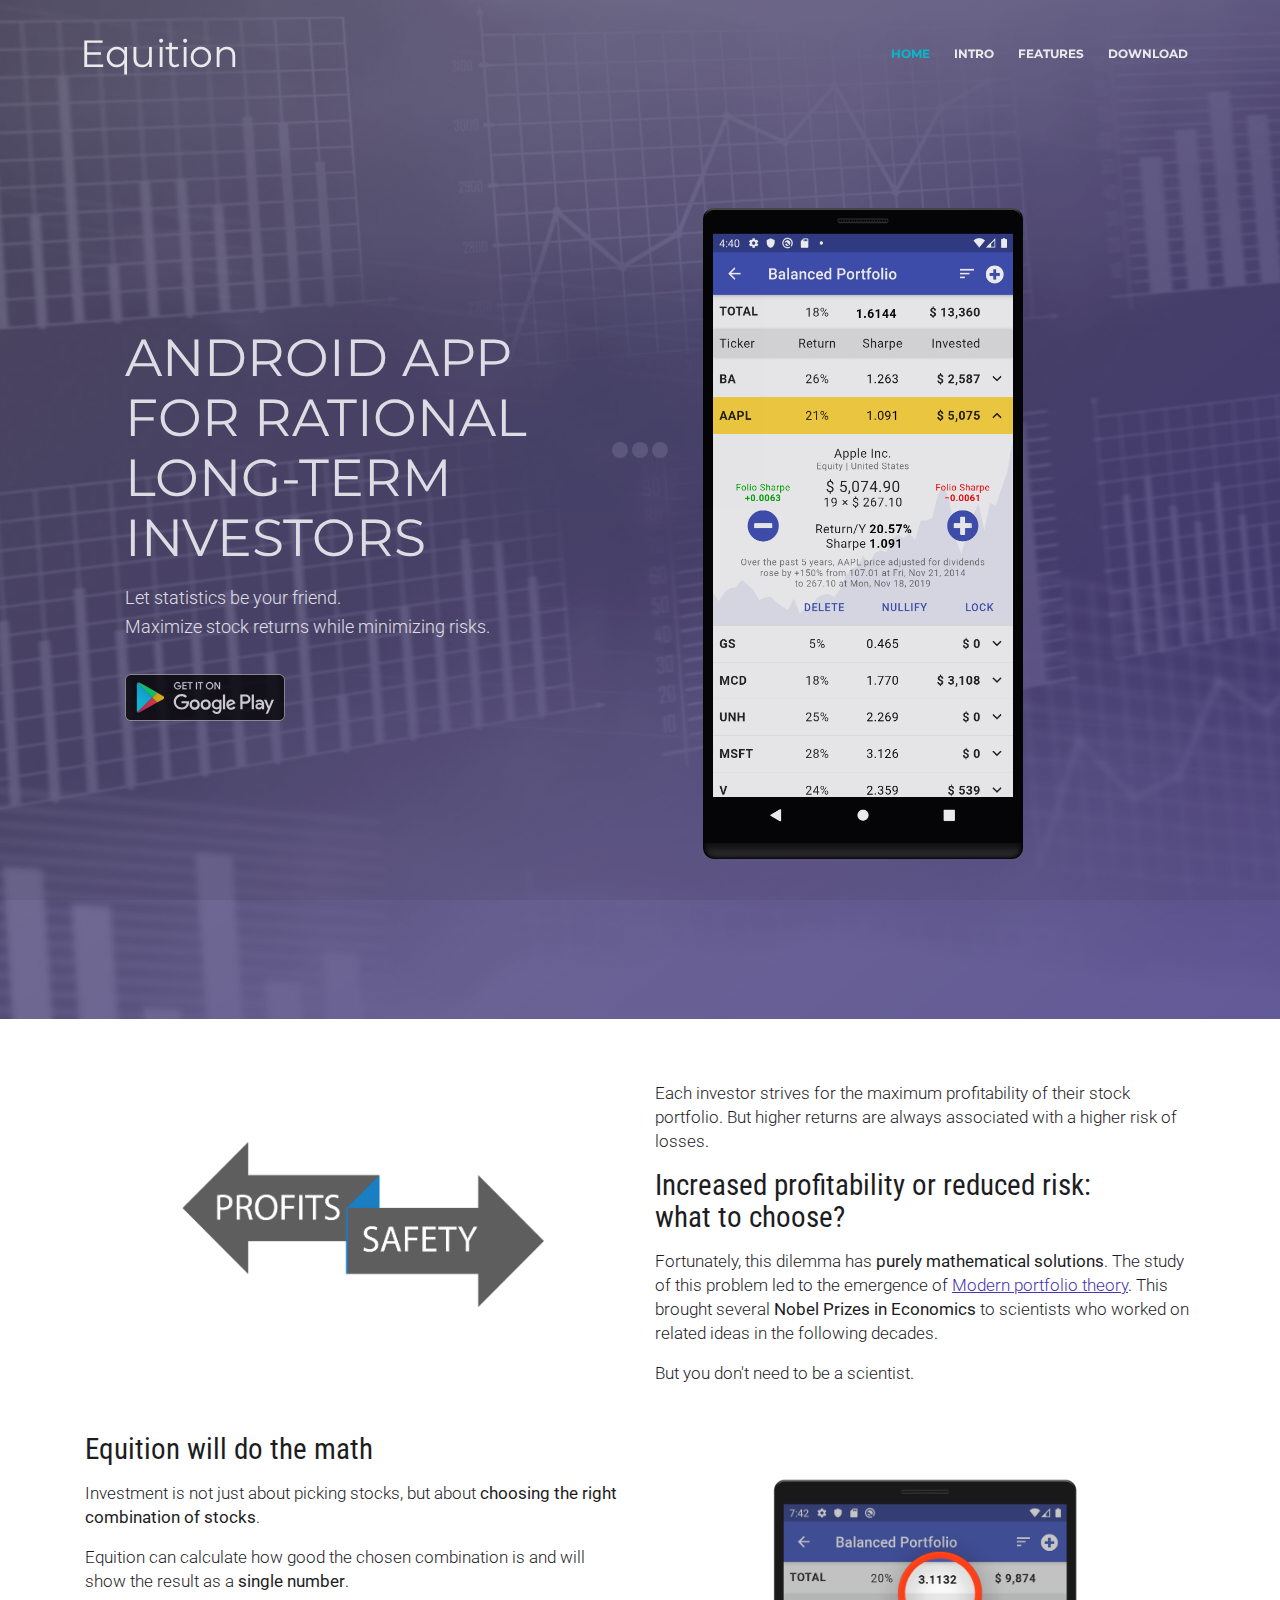
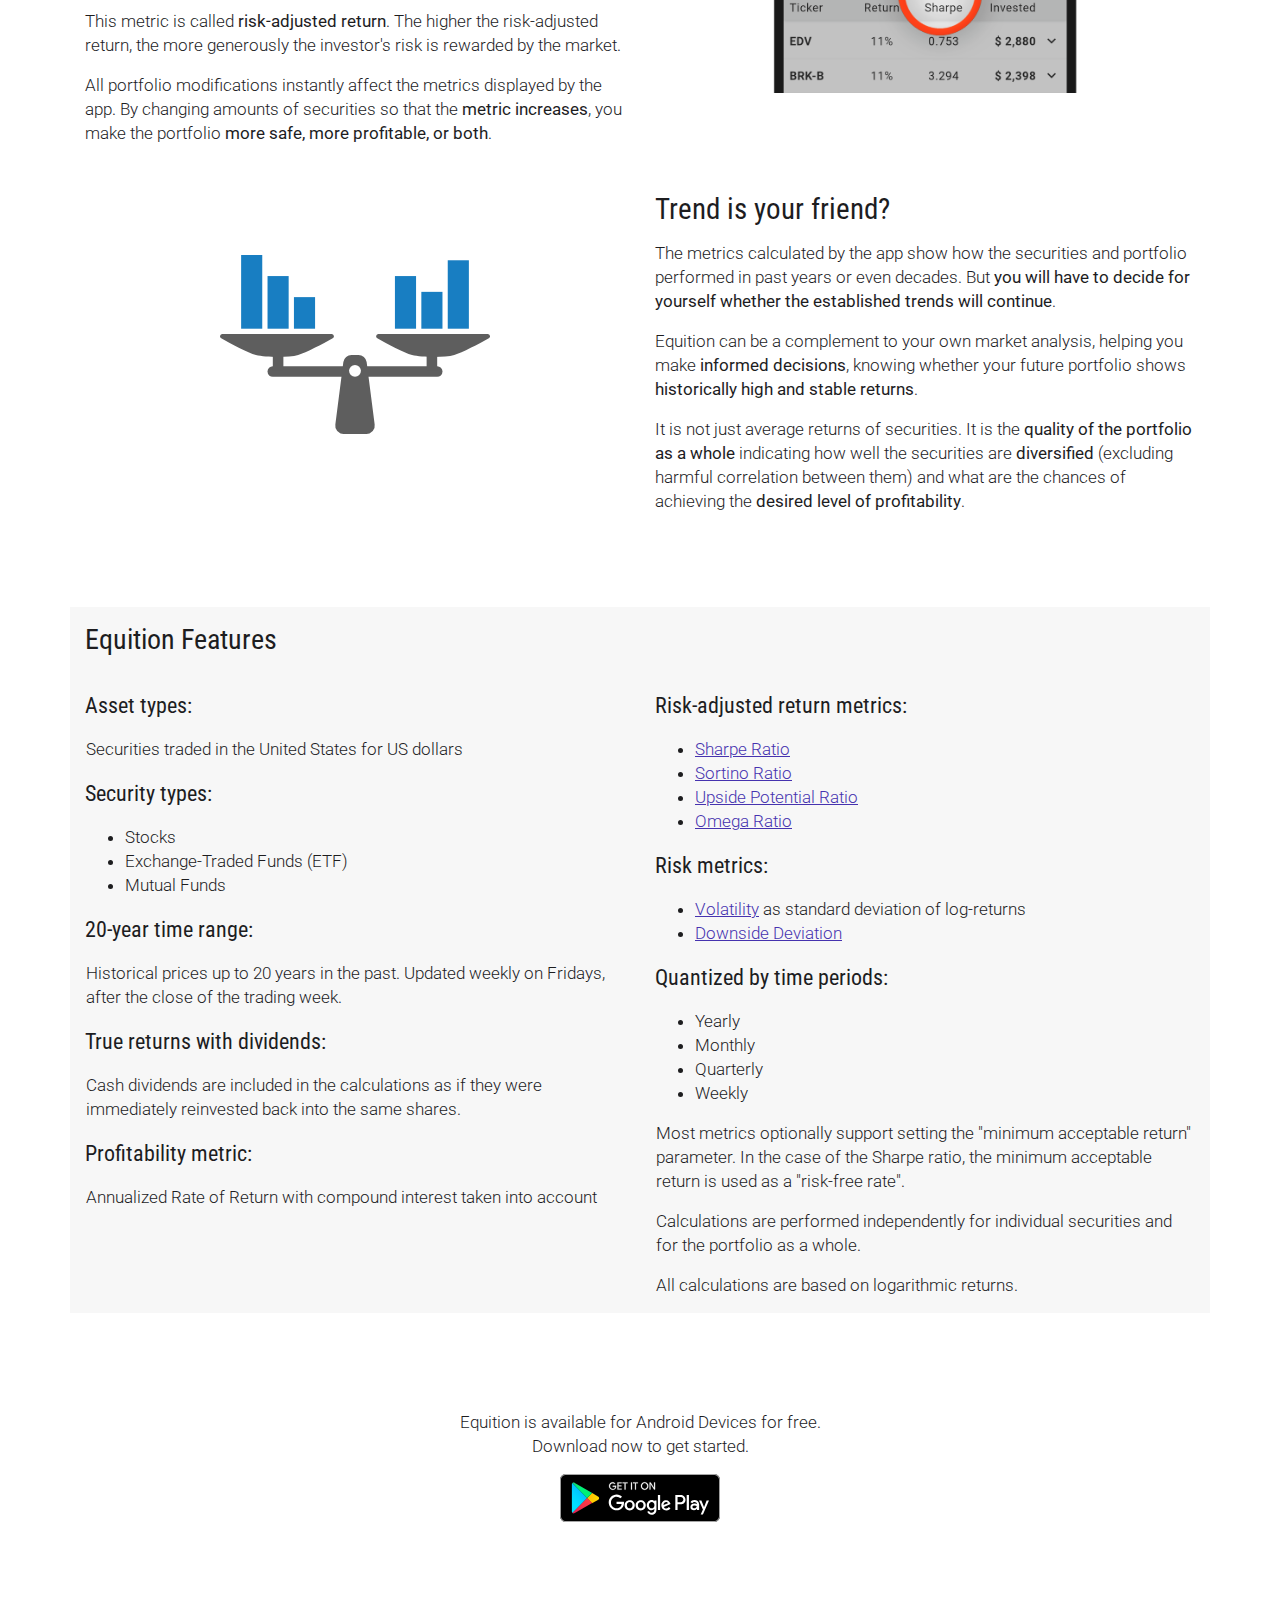
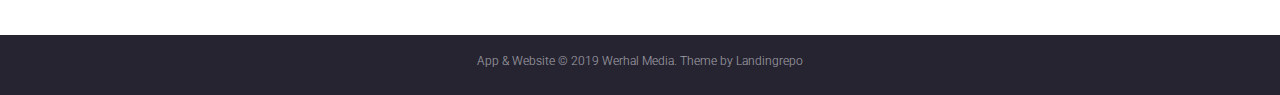
==== commit fe731b9f: "no comments" ====
--- a/index.html
+++ b/index.html
@@ -3,10 +3,9 @@
     <!-- bip-bip! -->
 <head>
     <meta charset="utf-8">
-    <meta name="viewport" content="width=device-width, initial-scale=1,
-            shrink-to-fit=no">
-    <meta name="description" content="Equition: android app for optimizing
-            stock portfolios maximizing their Shape, Sortino, Omega ratios.">
+    <meta name="viewport" content="width=device-width, initial-scale=1, shrink-to-fit=no">
+    <meta name="description" 
+        content="Equition: android app for optimizing stock portfolios maximizing their Shape, Sortino, Omega ratios.">
     <meta name="author" content="Werhal Media">
     <meta property="og:site_name" content="" /> 
     <meta property="og:site" content="https://equition.werhal.com" /> 
@@ -26,18 +25,15 @@
     <link href="css/magnific-popup.css" rel="stylesheet">
     <link href="css/styles.css" rel="stylesheet">
     <link href="css/aig.css" rel="stylesheet">
-                    <meta name="msvalidate.01" content="9E2BDAC385E14A870812C221A1734E61" /> 
+    <!-- bip-bip! -->
+    <meta name="msvalidate.01" content="9E2BDAC385E14A870812C221A1734E61" /> 
+    <!-- bip-bip! -->
     <link rel="icon" type="image/png" sizes="256x256" href="images/favicon-3/favicon-256.png">
     <link rel="icon" type="image/png" sizes="128x128" href="images/favicon-3/favicon-128.png">
     <link rel="icon" type="image/png" sizes="64x64" href="images/favicon-3/favicon-64.png">
     <link rel="icon" type="image/png" sizes="32x32" href="images/favicon-3/favicon-32.png">
     <link rel="icon" type="image/png" sizes="16x16" href="images/favicon-3/favicon-16.png">
     <style>
-        /*h1,
-        h2,
-        h3,
-        h4,
-        h5,*/
         .navbar-custom .navbar-brand.logo-text {
             font-weight: normal;
         }
@@ -115,7 +111,7 @@
                 <div class="row">
                     <div class="col-lg-6">
                         <div class="text-container">
-                            <!-- bip-bip! -->MOBILE APP<br>FOR RATIONAL<br><nobr>LONG-TERM</nobr> INVESTORS</h1>-->
+                            <!-- bip-bip! -->
                             <h1 style="text-transform: uppercase;">Android app<br>for rational<br><nobr>long-term</nobr> investors</h1>
                             <p class="p-large">
                                 <span style="white-space: pre-line;">Let statistics be your friend.
@@ -187,8 +183,10 @@
             <div class="container">
                 <div class="row">
                     <div class="col-lg-6 text-center d-lg-none align-self-center">
-                        <img class="img-fluid sharpeScreenshot" src="images/screenshot_sharpe/screenshot-foliometer-6.png"
-                            alt="Folimeter shows portfolio's Shape Ratio" style="width: 90%; max-width: 400px;">
+                        <img class="img-fluid sharpeScreenshot" 
+                            src="images/screenshot_sharpe/screenshot-foliometer-6.png"
+                            alt="Folimeter shows portfolio's Shape Ratio"
+                            style="width: 90%; max-width: 400px;">
                     </div>
                     <div class="col-lg-6">
                         <h4>Equition will do the math</h4>
@@ -240,20 +238,16 @@
                 </div>
                 <div class="col-lg-6">
                     <h4>Trend is your friend?</h4>
-                    <p>The metrics calculated by the app show how the securities
-                        and portfolio performed in past years or even decades.
-                        But <em>you will have to decide for yourself whether the
-                            established trends will continue</em>.</p>
-                    <p>
-                        Equition can be a complement to
-                        your own market analysis,
-                        helping you make <em>informed decisions</em>,
-                        knowing whether your future portfolio shows <em>historically high and stable returns</em>.
-                    </p>
-                    <p>
-                        It is not just average returns of securities. It is the <em>quality of the portfolio as a whole</em> 
-                        indicating how well the securities are <em>diversified</em> (excluding harmful correlation between them) and what are the chances of achieving the <em>desired level of profitability</em>.
-                    </p>
+                    <p>The metrics calculated by the app show how the securities and portfolio performed in past years
+                    or even decades. But <em>you will have to decide for yourself whether the established trends will
+                    continue</em>.</p>
+                    <p>Equition can be a complement to your own market analysis, helping you make <em>informed
+                    decisions</em>, knowing whether your future portfolio shows
+                        <em>historically high and stable returns</em>.</p>
+                    <p>It is not just average returns of securities. It is the <em>quality of the portfolio as a whole</em> 
+                        indicating how well the securities are <em>diversified</em> (excluding harmful correlation
+                        between them) and what are the chances of achieving the <em>desired level of
+                        profitability</em>.</p>
                 </div> 
             </div>
         </div>
